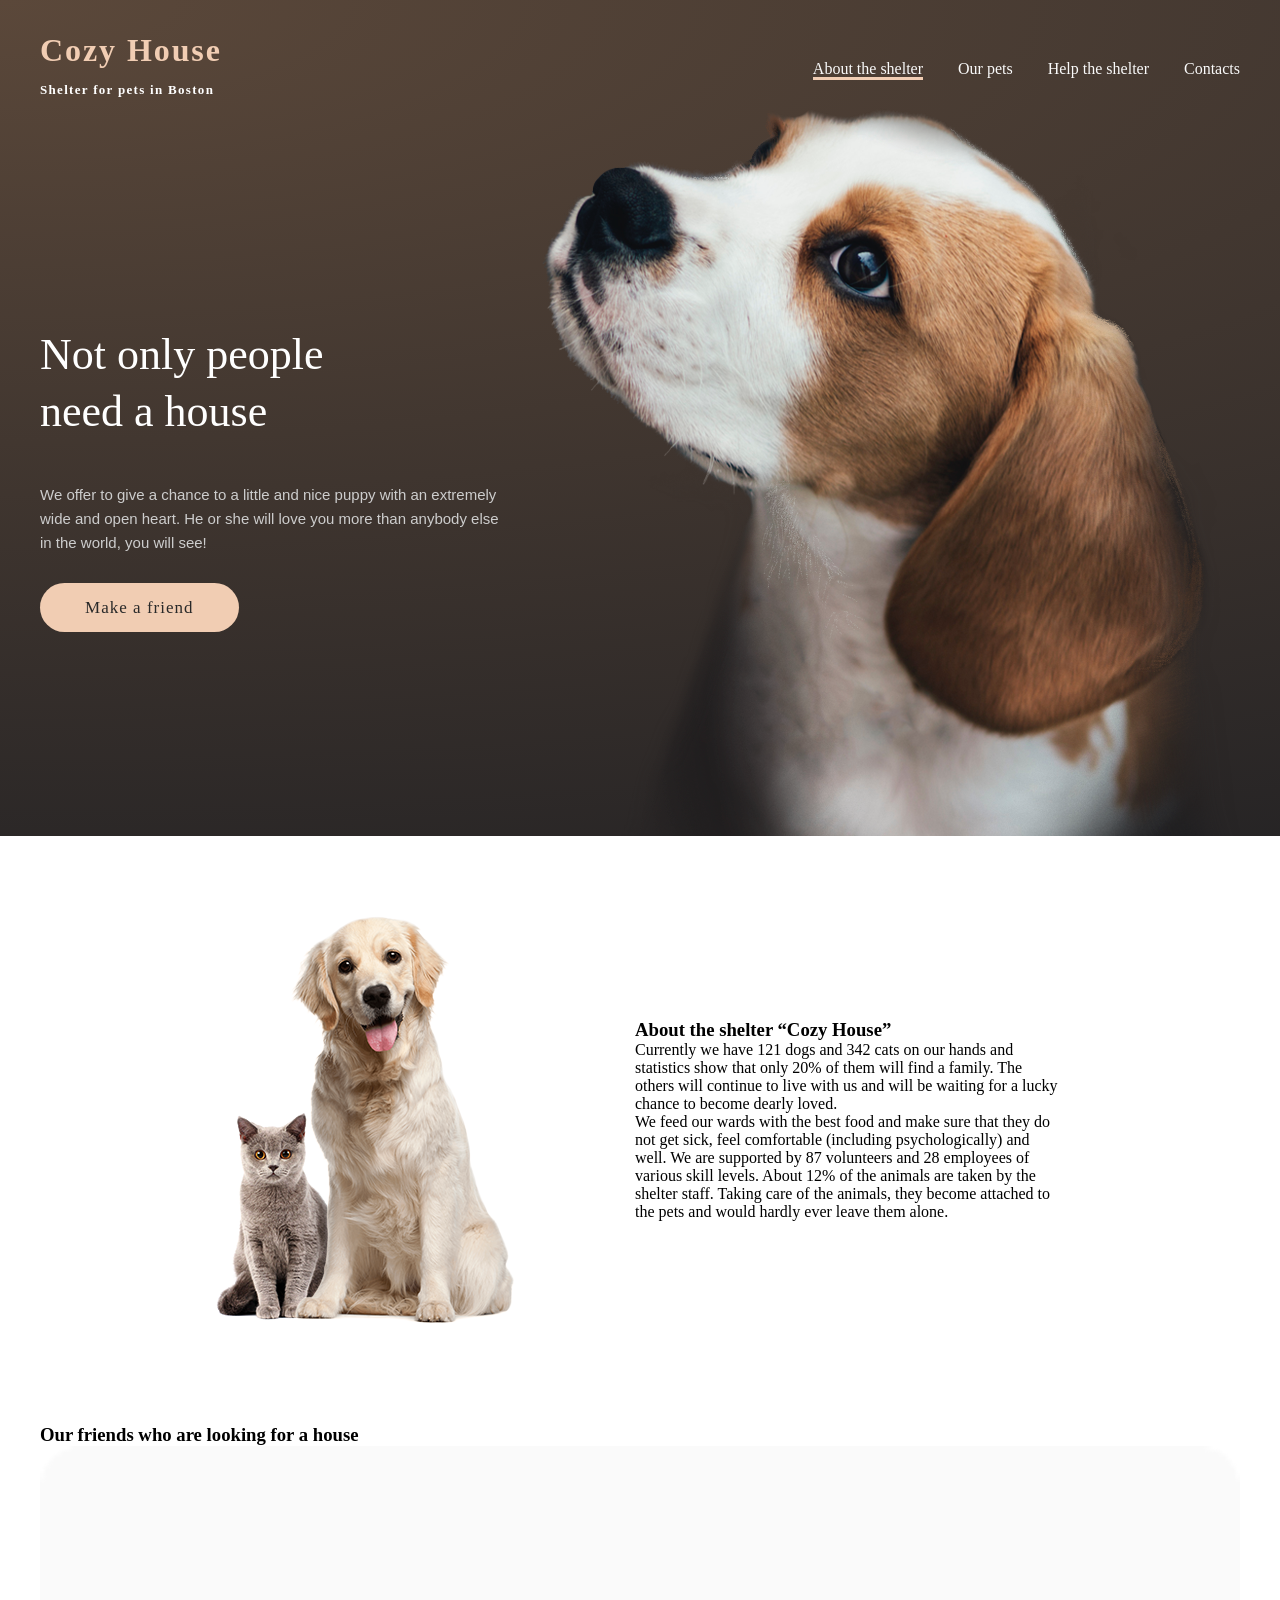
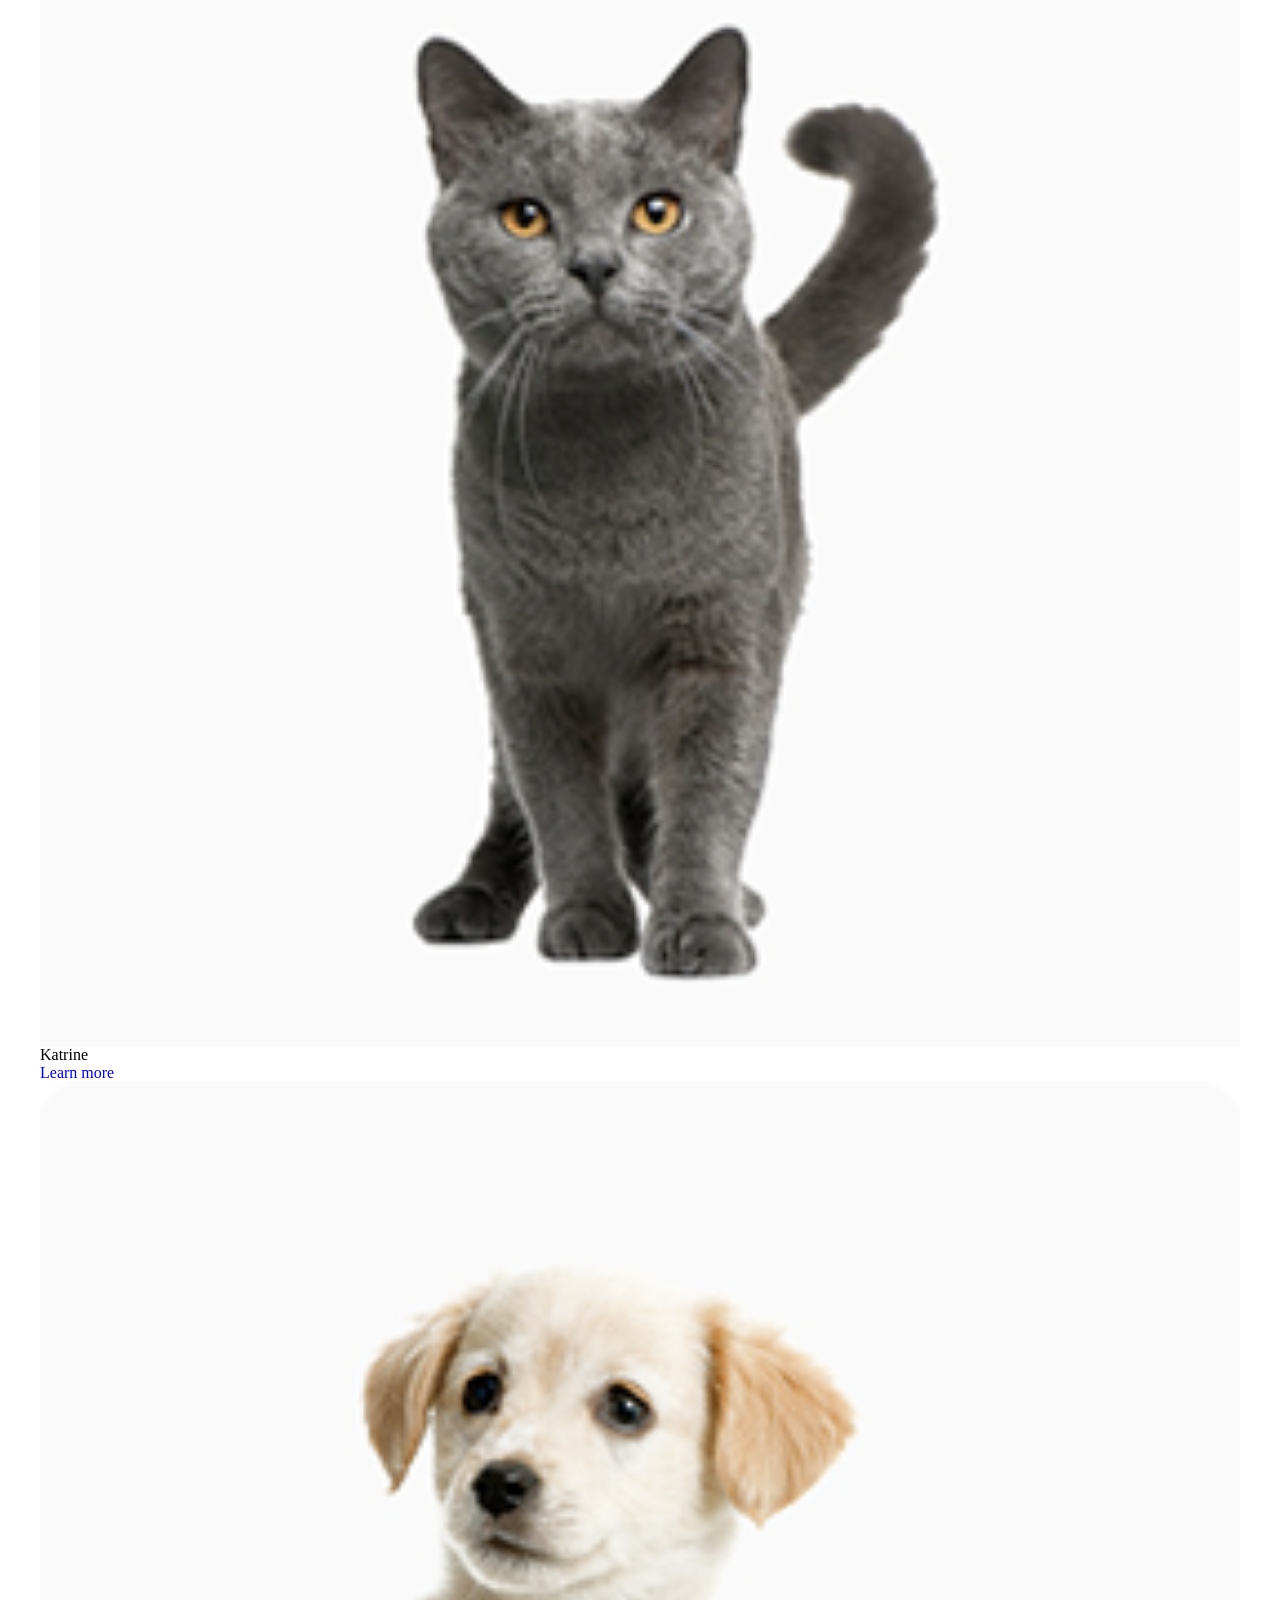
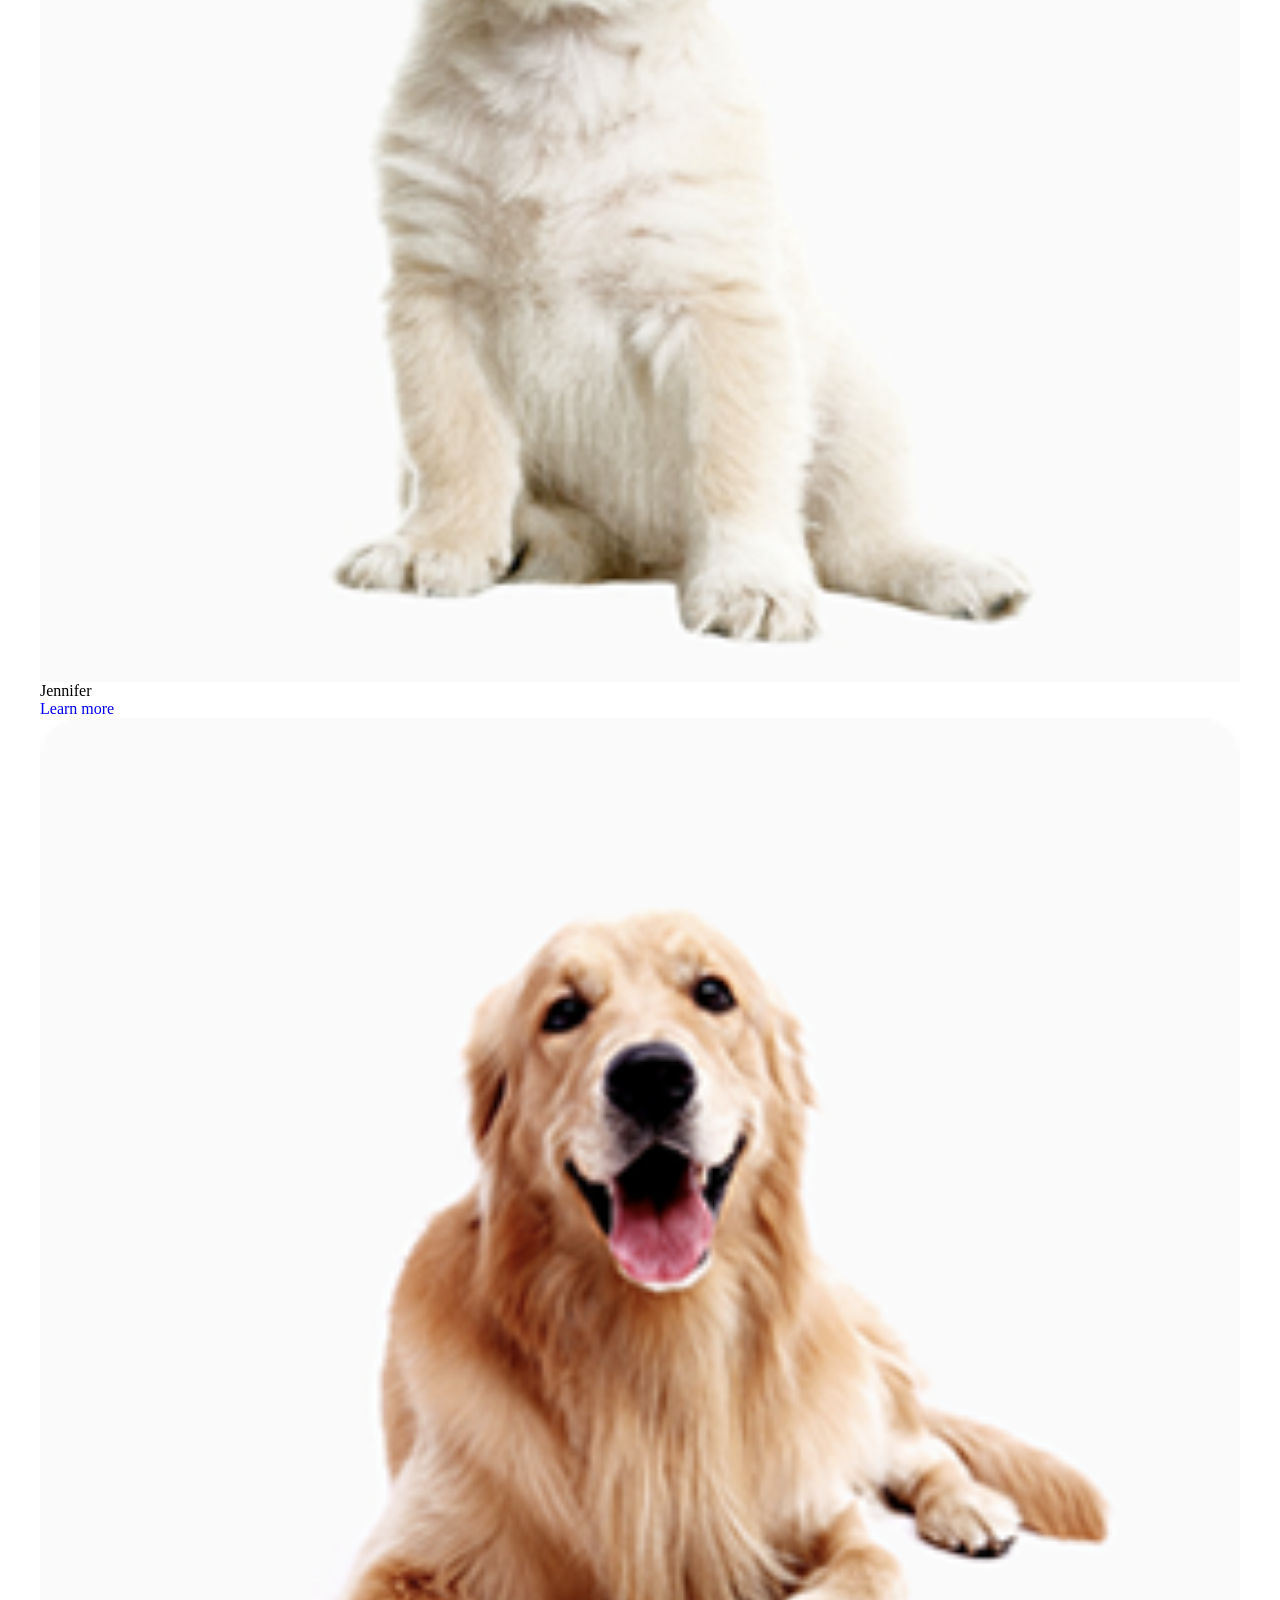
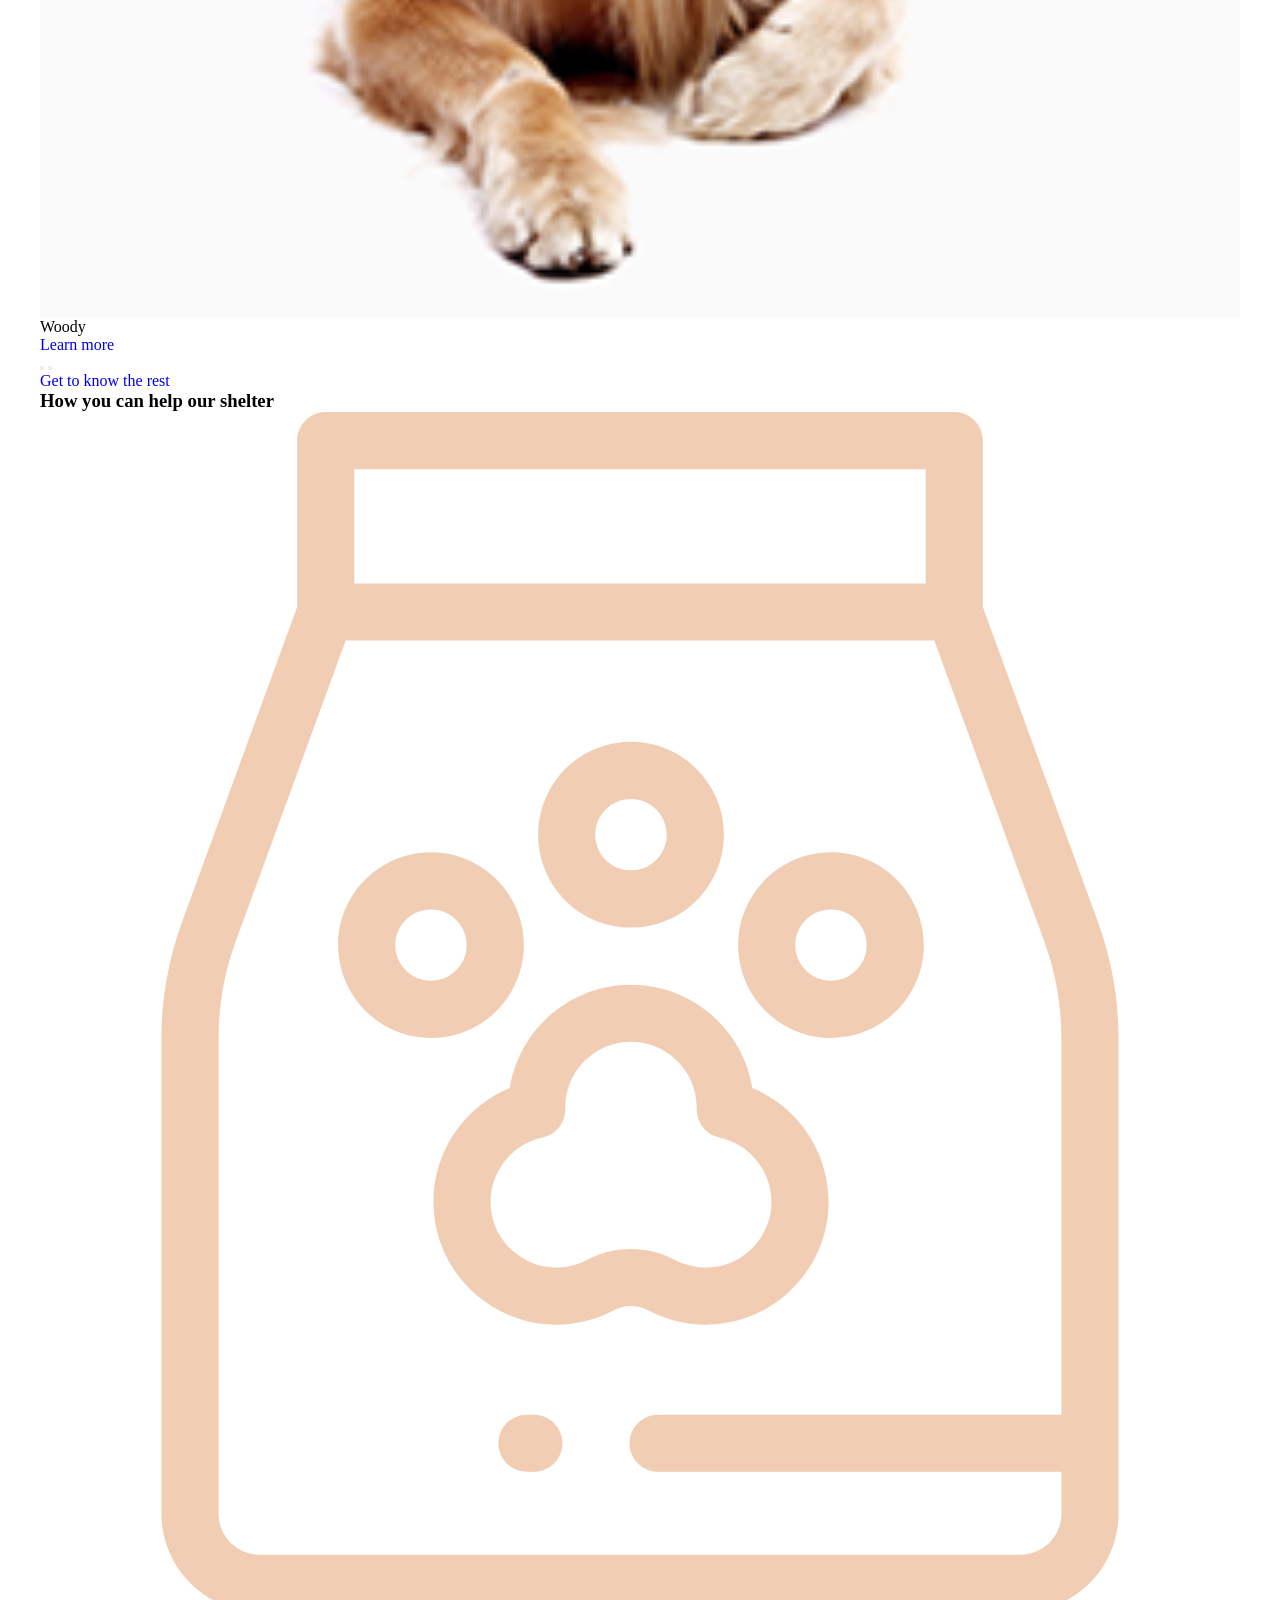
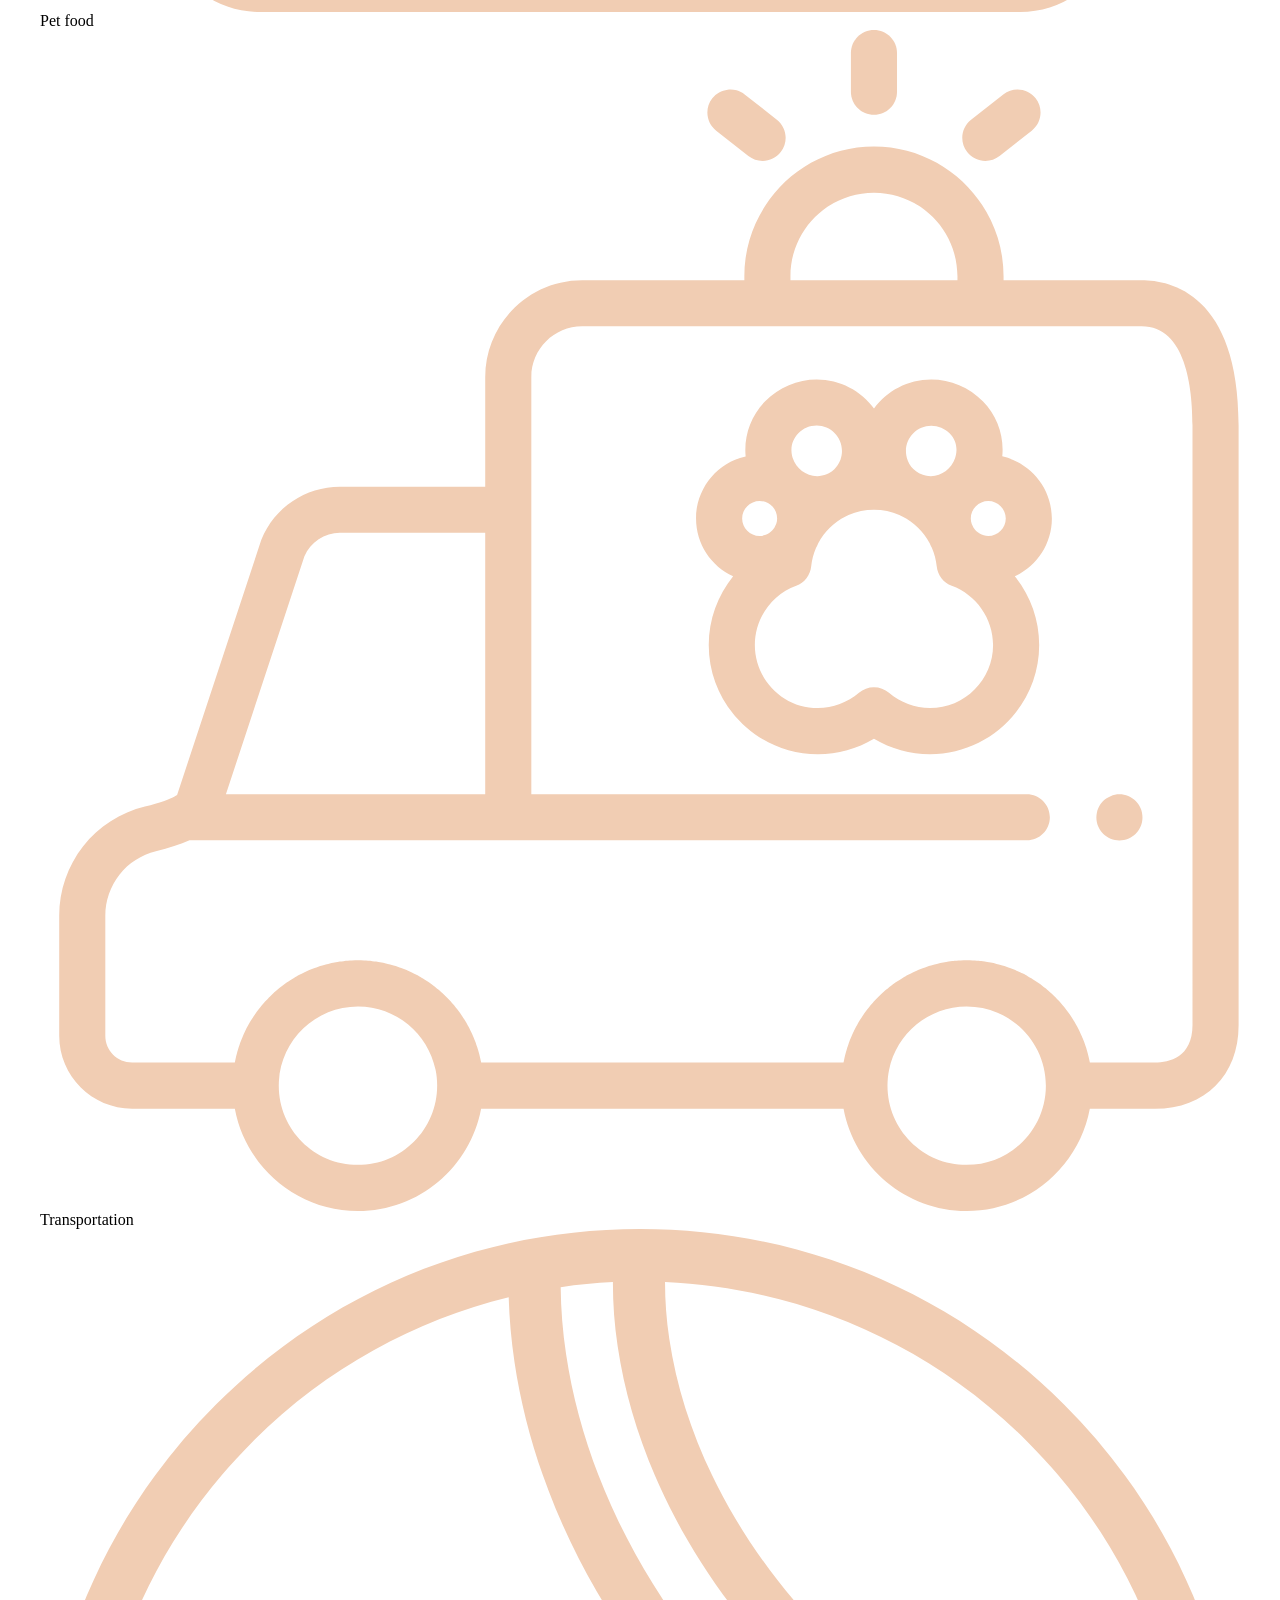
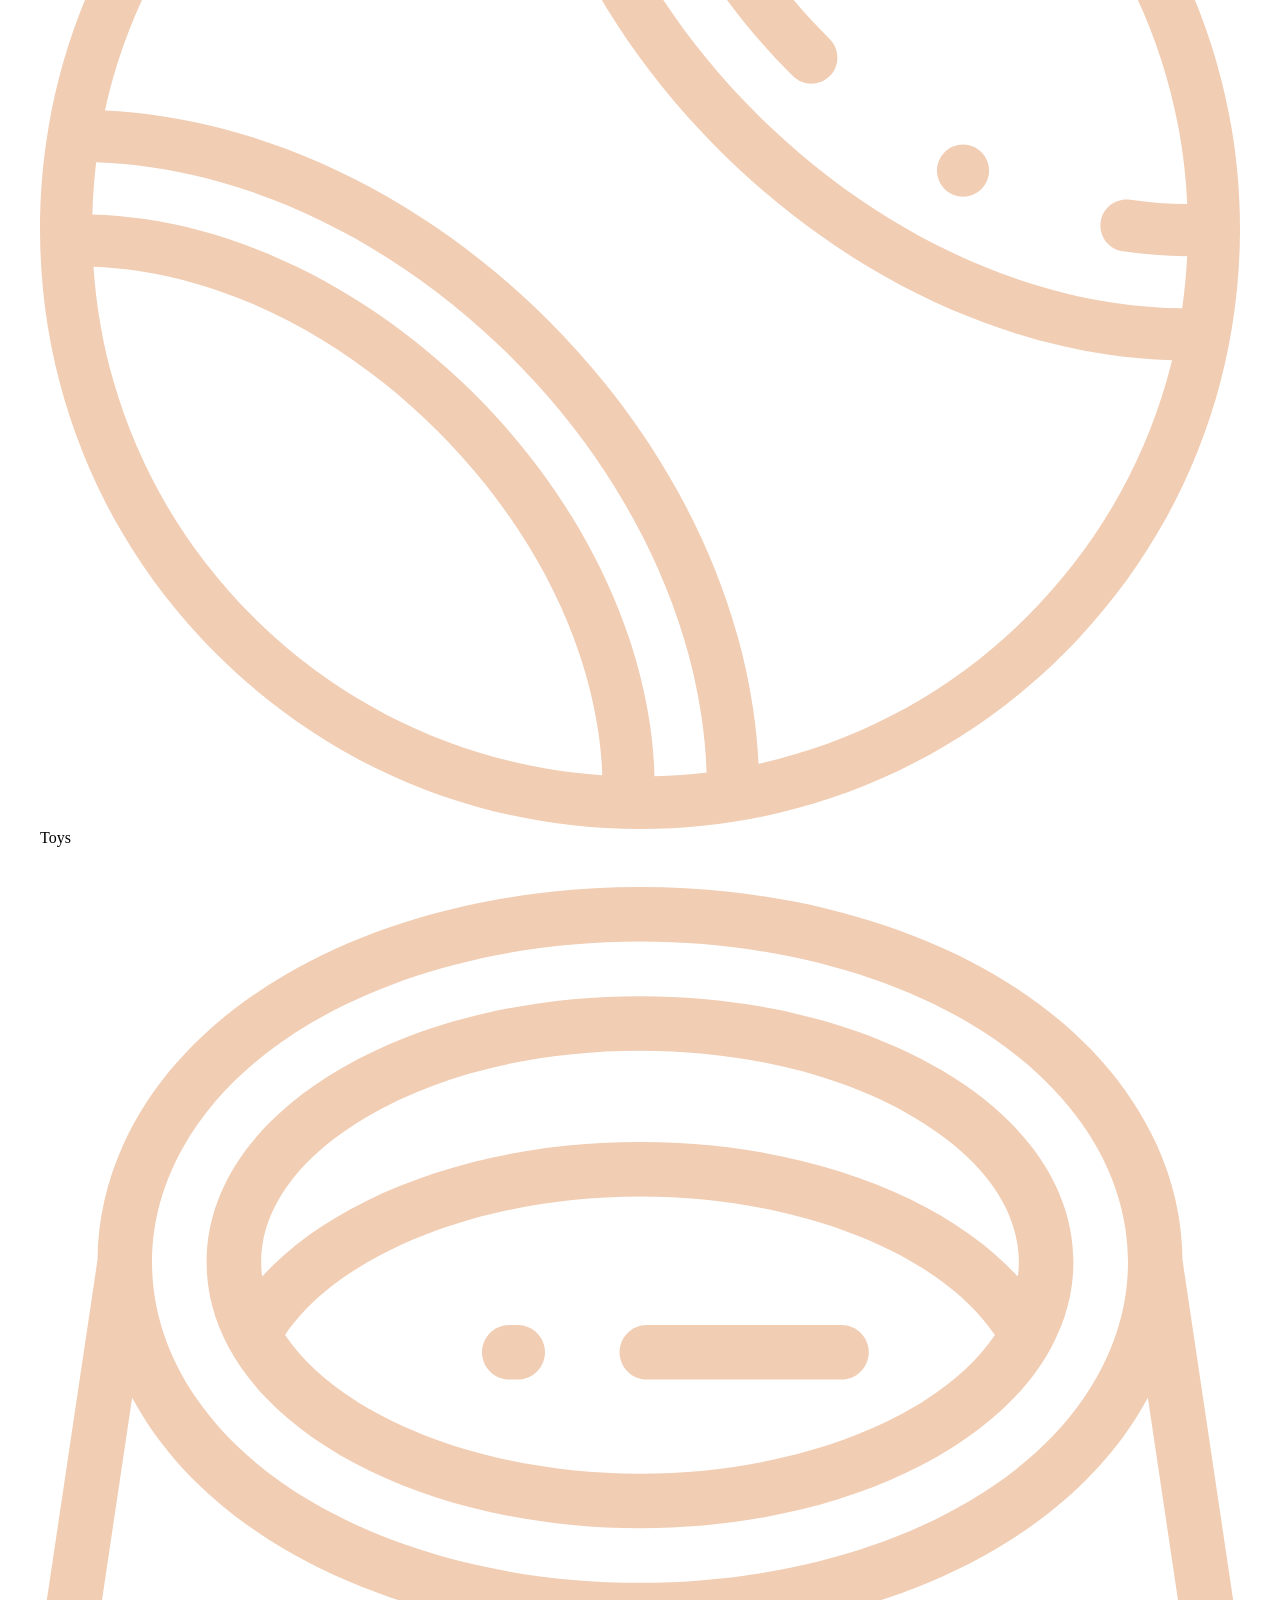
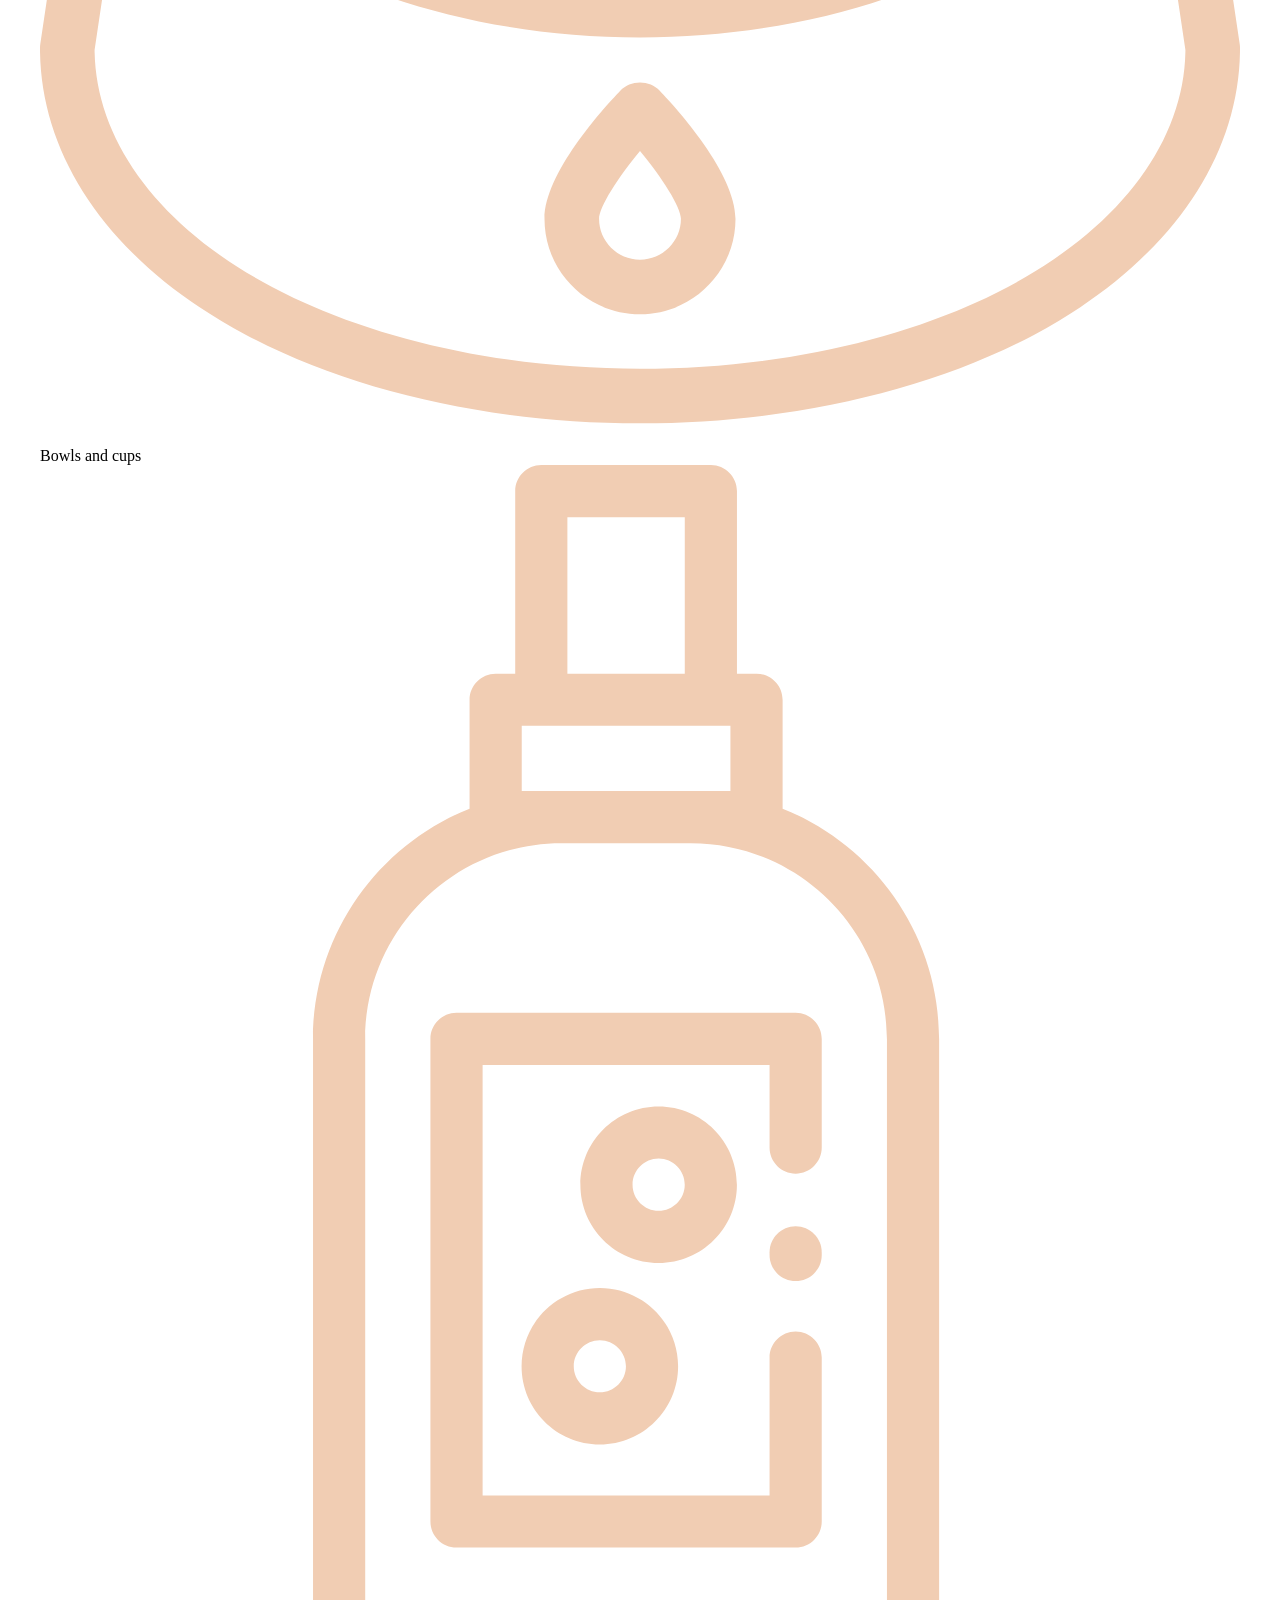
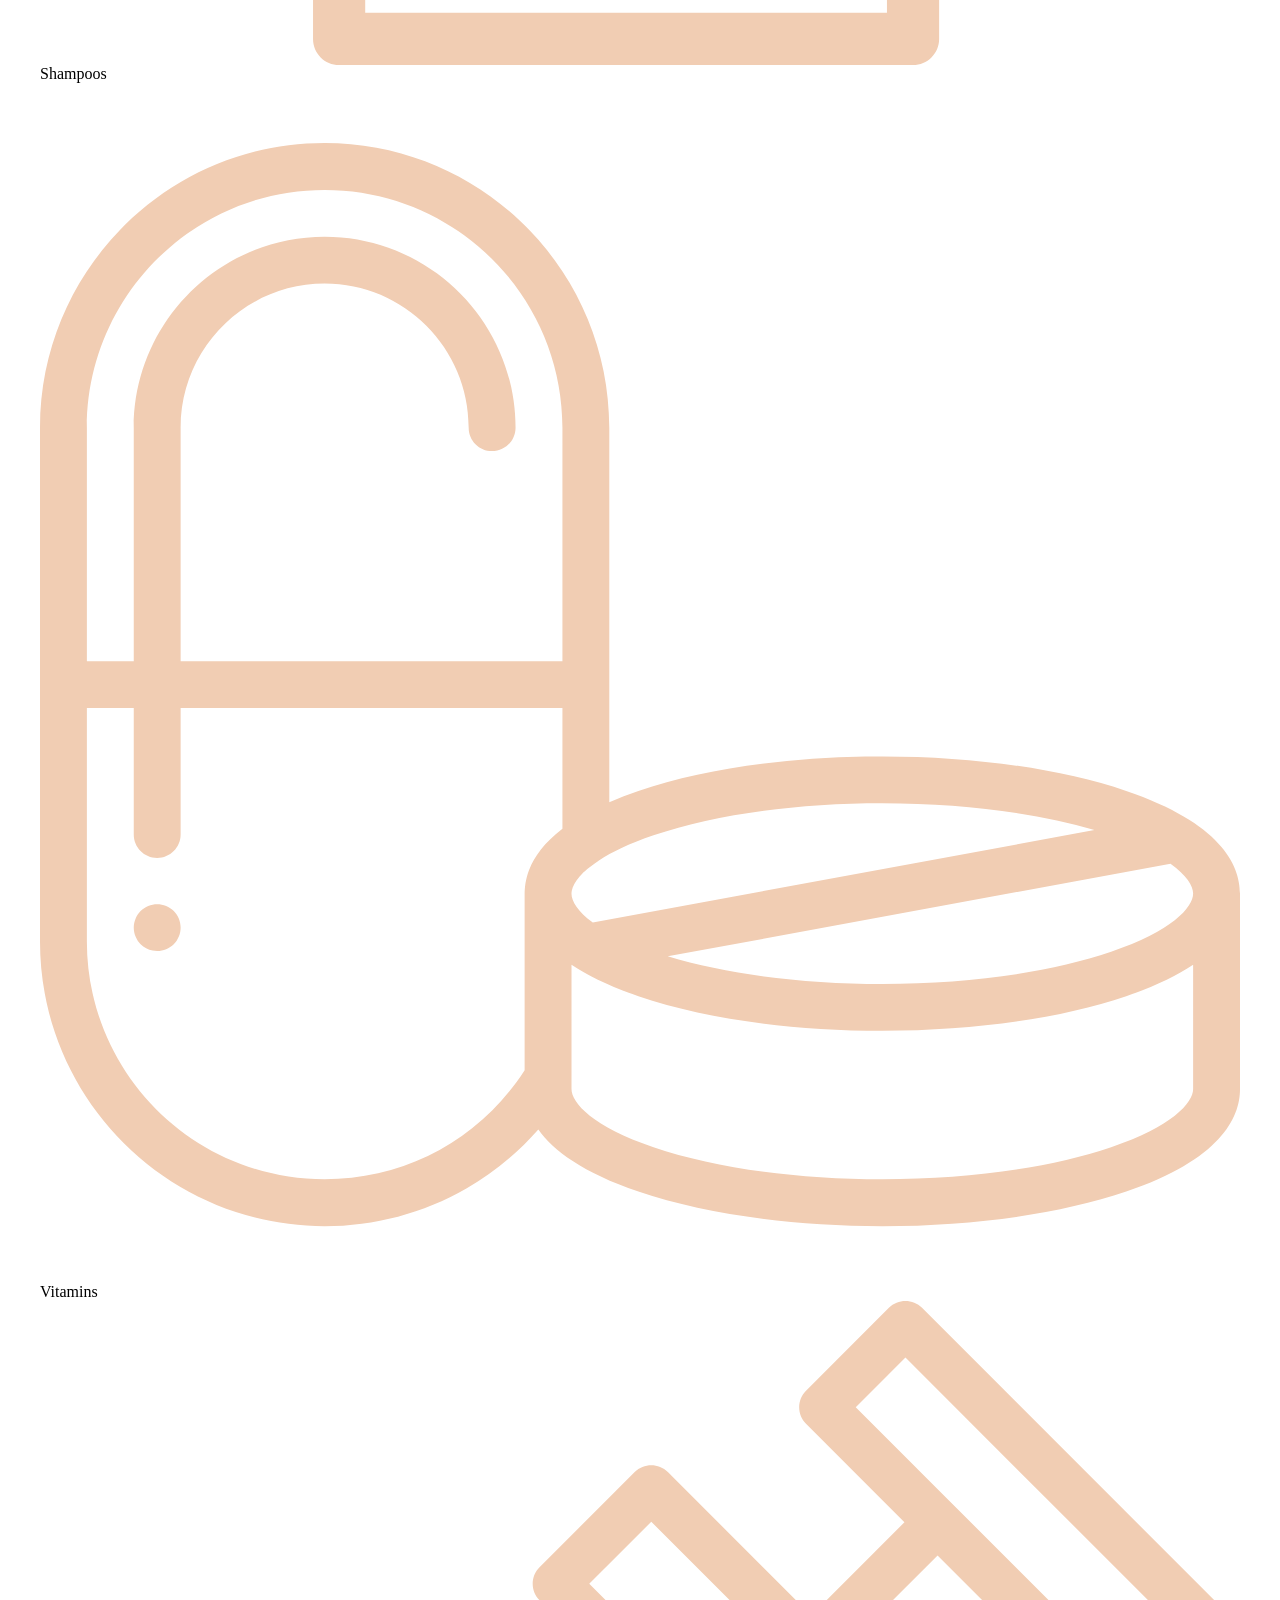
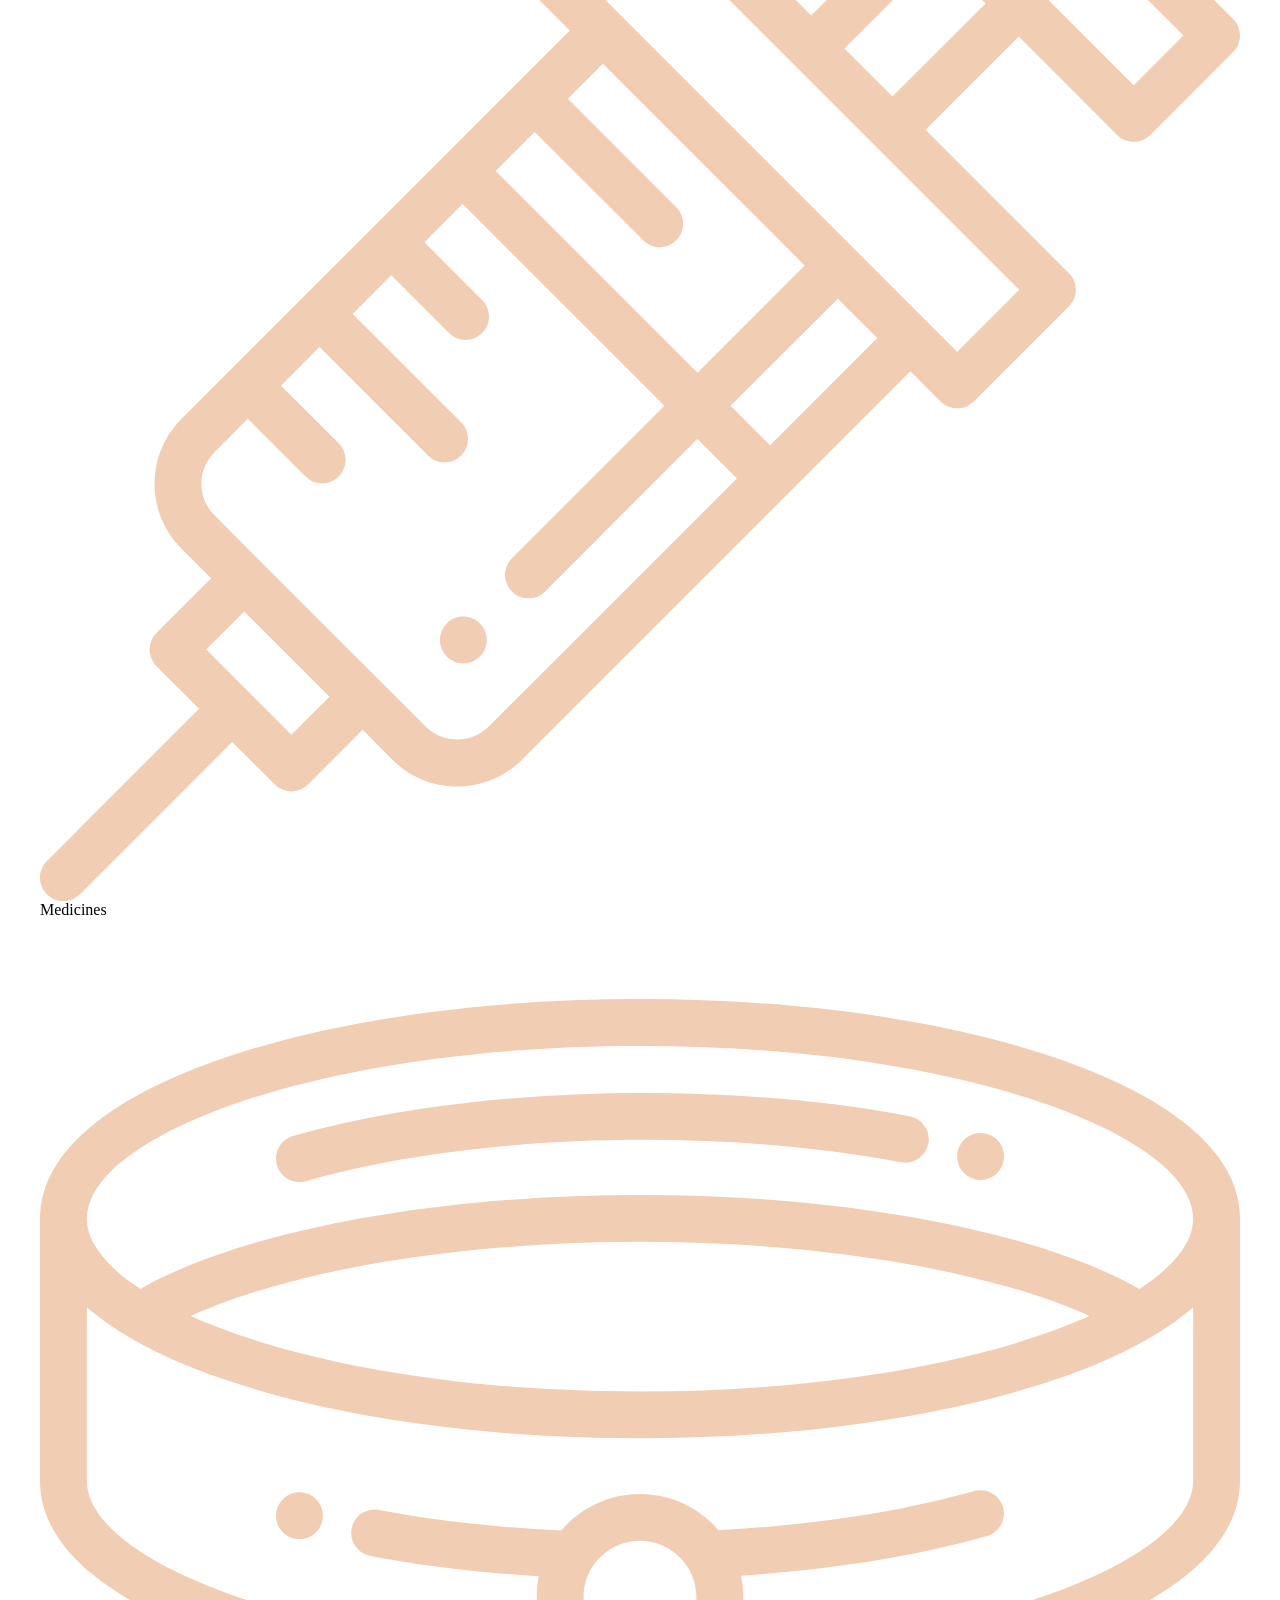
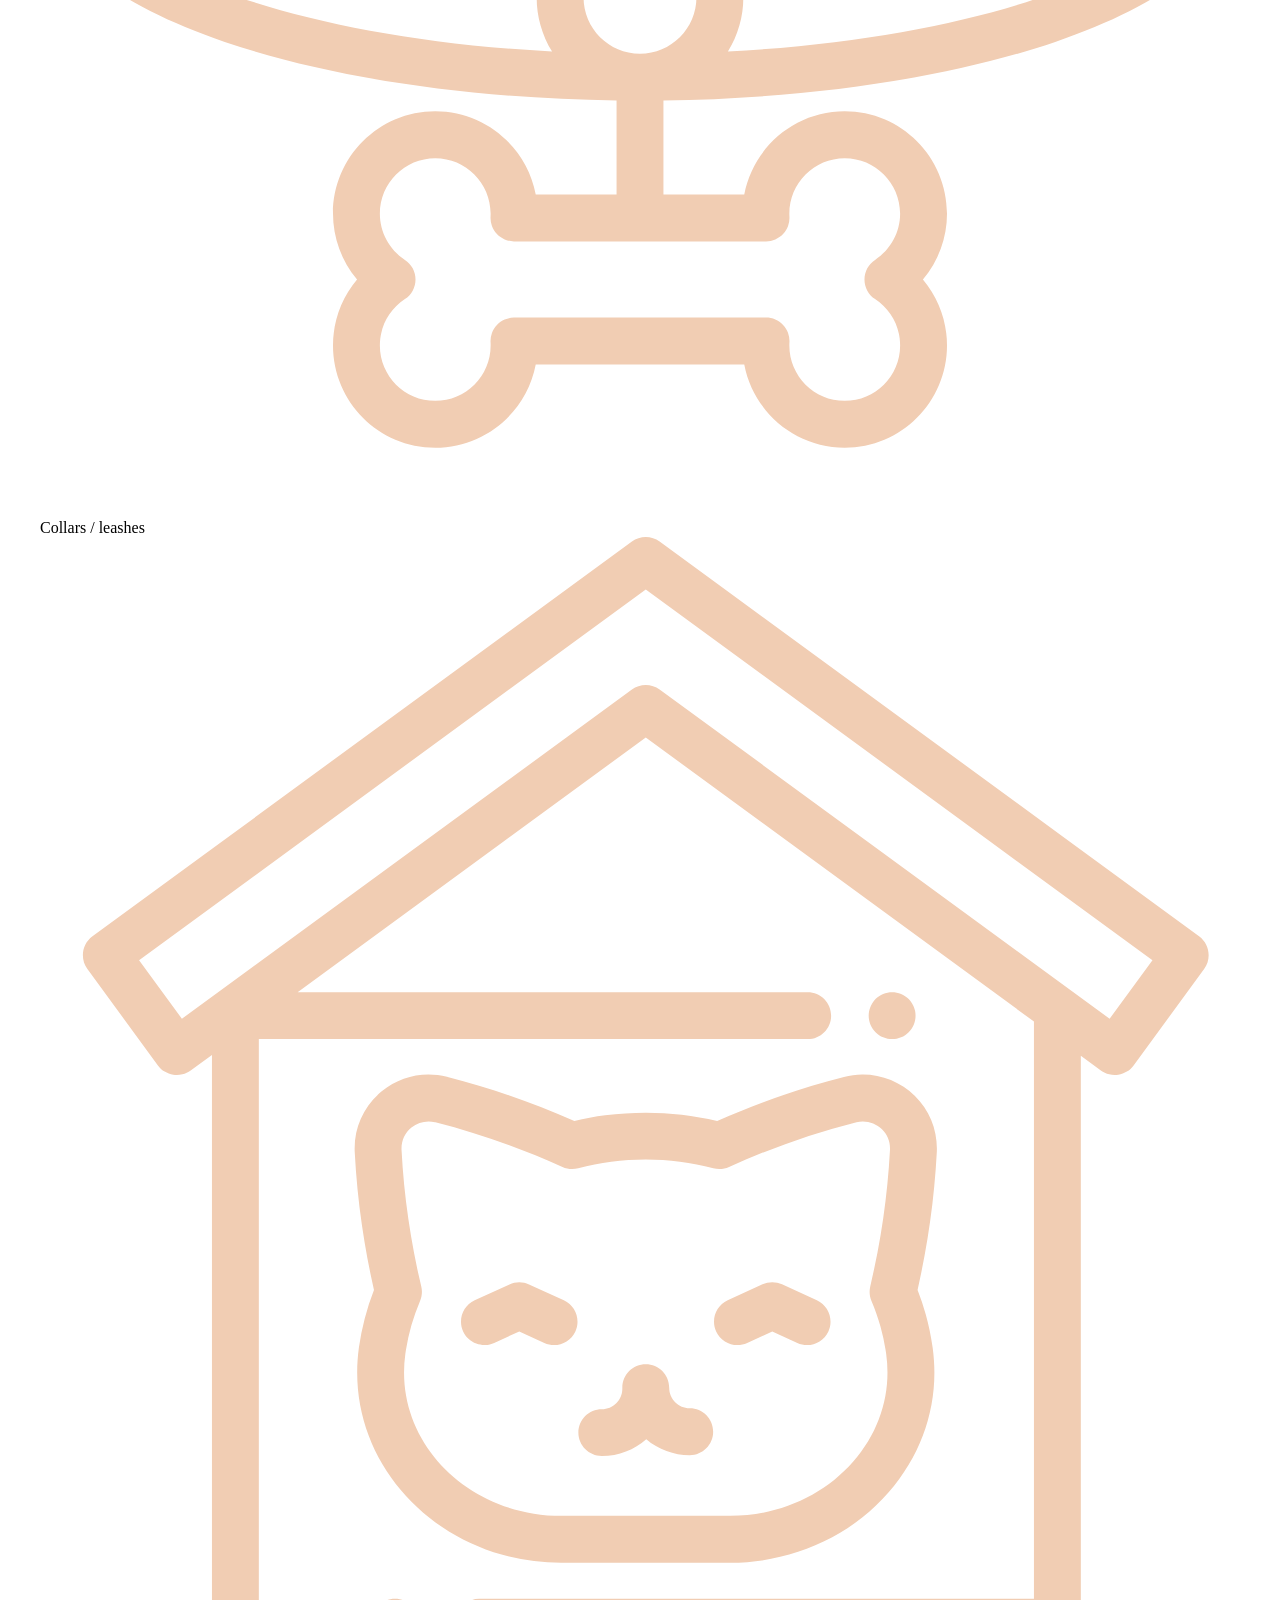
==== index.html @ 572c4f7a "fix: transfer files to root" ====
<!DOCTYPE html>
<html lang="en">

<head>
  <meta charset="UTF-8">
  <meta name="viewport" content="width=device-width, initial-scale=1.0">
  <title>Shelter</title>
  <link rel="stylesheet" href="./assets/style.css">
</head>

<body>
  <div class="start">
    <div class="container">
      <header class="header">
        <div class="header__logo">
          <h1>
            <span class="header__title">Cozy House</span>
            <span class="header__subtitle">Shelter for pets in Boston</span>
          </h1>
        </div>
        <div class="header__nav nav">
          <ul class="nav__list list-reset">
            <li class="nav__item active">
              <a href="#" class="nav__item-link">About the shelter</a>
            </li>
            <li class="nav__item">
              <a href="pets.html" class="nav__item-link">Our pets</a>
            </li>
            <li class="nav__item">
              <a href="#help" class="nav__item-link">Help the shelter</a>
            </li>
            <li class="nav__item">
              <a href="#contacts" class="nav__item-link">Contacts</a>
            </li>
          </ul>
        </div>
      </header>
      <div class="start__intro">
        <div class="start__text">
          <h2 class="start__title">Not only people need a house</h2>
          <p class="start__descr">We offer to give a chance to a little and nice puppy with an extremely wide and open
            heart. He or she will love you more than anybody else in the world, you will see!</p>
          <a href="#ourfriends" class="start__link">Make a friend</a>
        </div>
        <div class="start__image">
          <img src="./assets/img/start-screen-puppy.png" width="698" height="728" alt="Puppy.">
        </div>
      </div>
    </div>
  </div>

  <main class="main">
    <section class="about">
      <div class="container">
        <div class="about__image">
          <img src="./assets/img/about-pets.png" width="300" height="408" alt="Cat and dog.">
        </div>
        <div class="about__text">
          <h3 class="about__title title">About the shelter “Cozy House”</h3>
          <p class="about__descr">Currently we have 121 dogs and 342 cats on our hands and statistics show that only 20%
            of them will find a family. The others will continue to live with us and will be waiting for a lucky chance
            to become dearly loved.</p>
          <p class="about__descr">We feed our wards with the best food and make sure that they do not get sick, feel
            comfortable (including psychologically) and well. We are supported by 87 volunteers and 28 employees of
            various skill levels. About 12% of the animals are taken by the shelter staff. Taking care of the animals,
            they become attached to the pets and would hardly ever leave them alone.</p>
        </div>
      </div>
    </section>
    <section class="pets">
      <div class="container">
        <h3 class="pets__title title">Our friends who are looking for a house</h3>
        <div class="pets__slider slider">
          <ul class="slider__list list-reset">
            <li class="slider__item slide">
              <div class="slide__content">
                <div class="slide__image">
                  <img src="./assets/img/pets-katrine.png" width="270" height="270" alt="Photo of a cat.">
                </div>
                <p class="slider__name">Katrine</p>
                <a href="#">Learn more</a>
              </div>
            </li>
            <li class="slider__item slide">
              <div class="slide__content">
                <div class="slide__image">
                  <img src="./assets/img/pets-jennifer.png" width="270" height="270" alt="Photo of a puppy.">
                </div>
                <p class="slider__name">Jennifer</p>
                <a href="#">Learn more</a>
              </div>
            </li>
            <li class="slider__item slide">
              <div class="slide__content">
                <div class="slide__image">
                  <img src="./assets/img/pets-woody.png" width="270" height="270" alt="Photo of a dog.">
                </div>
                <p class="slider__name">Woody</p>
                <a href="#">Learn more</a>
              </div>
            </li>
          </ul>
          <div class="slider__buttons">
            <button type="button" class="slider__btn slider__btn--prev"></button>
            <button type="button" class="slider__btn slider__btn--next"></button>
          </div>
        </div>
        <a class="pets__link" href="pets.html">Get to know the rest</a>
      </div>
    </section>
    <section class="help" id="help">
      <div class="container">
        <h3 class="help__title title">How you can help our shelter</h3>
        <ul class="help__list list-reset">
          <li class="help__item">
            <div class="help__image">
              <img src="./assets/img/svg/icon-pet-food.svg" width="60" height="60" alt="">
            </div>
            <p class="help__text">Pet food</p>
          </li>
          <li class="help__item">
            <div class="help__image">
              <img src="./assets/img/svg/icon-transportation.svg" width="60" height="60" alt="">
            </div>
            <p class="help__text">Transportation</p>
          </li>
          <li class="help__item">
            <div class="help__image">
              <img src="./assets/img/svg/icon-toys.svg" width="60" height="60" alt="">
            </div>
            <p class="help__text">Toys</p>
          </li>
          <li class="help__item">
            <div class="help__image">
              <img src="./assets/img/svg/icon-bowls-and-cups.svg" width="60" height="60" alt="">
            </div>
            <p class="help__text">Bowls and cups</p>
          </li>
          <li class="help__item">
            <div class="help__image">
              <img src="./assets/img/svg/icon-shampoos.svg" width="60" height="60" alt="">
            </div>
            <p class="help__text">Shampoos</p>
          </li>
          <li class="help__item">
            <div class="help__image">
              <img src="./assets/img/svg/icon-vitamins.svg" width="60" height="60" alt="">
            </div>
            <p class="help__text">Vitamins</p>
          </li>
          <li class="help__item">
            <div class="help__image">
              <img src="./assets/img/svg/icon-medicines.svg" width="60" height="60" alt="">
            </div>
            <p class="help__text">Medicines</p>
          </li>
          <li class="help__item">
            <div class="help__image">
              <img src="./assets/img/svg/icon-collars-leashes.svg" width="60" height="60" alt="">
            </div>
            <p class="help__text">Collars / leashes</p>
          </li>
          <li class="help__item">
            <div class="help__image">
              <img src="./assets/img/svg/icon-sleeping-area.svg" width="60" height="60" alt="">
            </div>
            <p class="help__text">Sleeping areas</p>
          </li>
        </ul>
      </div>
    </section>
    <section class="donation">
      <div class="container">
        <div class="donation__image">
          <img src="./assets/img/donation-dog.png" width="505" height="261" alt="Photo of a puppy.">
        </div>
        <div class="donation__content">
          <h3 class="donation__title title">You can also make a donation</h3>
          <p class="donation__subtitle">Name of the bank / Type of bank account</p>
          <p class="donation__card">8380 2880 8028 8791 7435</p>
          <p class="donation__text">Legal information and lorem ipsum dolor sit amet, consectetur adipiscing elit.
            Maecenas a ipsum at libero sagittis dignissim sed ac diam. Praesent ultrices maximus tortor et vulputate.
            Interdum et malesuada fames ac ante ipsum primis in faucibus.</p>
        </div>
      </div>
    </section>
  </main>
  <footer class="footer" id="contacts">
    <div class="container">
      <div class="footer__contacts">
        <h3 class="footer__title title">For questions and suggestions</h3>
        <a class="footer__link" href="mailto:email@shelter.com">email@shelter.com</a>
        <a class="footer__link" href="tel:+136745677554">+13 674 567 75 54</a>
      </div>
      <div class="footer__contacts">
        <h3 class="footer__title title">We are waiting for your visit</h3>
        <a class="footer__link" href="#">1 Central Street, Boston (entrance from the store)</a>
        <a class="footer__link" href="#">18 South Park, London </a>
      </div>
    </div>
  </footer>

</body>

</html>
---- assets/style.css ----
:root {
  --color-primary: #f1cdb3;
  --color-primary-light: #fddcc4;
  --color-light-xl: #ffffff;
  --color-light-l: #f6f6f6;
  --color-light-s: #fafafa;
  --color-dark-s: #cdcdcd;
  --color-dark-m: #b2b2b2;
  --color-dark-l: #545454;
  --color-dark-xl: #4c4c4c;
  --color-dark-2xl: #444444;
  --color-dark-3xl: #292929;
  --gradient: radial-gradient(237.5% 111.8% at 0% 0%, rgb(91, 72, 58) 0%, rgb(38, 36, 37) 100%);

  --font-family: Georgia, 'Times New Roman', Times, serif;
  --second-family: Arial, sans-serif;
  --h2: 44px/1.3 var(--font-family);
  --pagargaph-l: 15px/1.6 var(--second-family);

}

* {
  margin: 0;
  padding: 0;
  box-sizing: border-box;
}

a {
  text-decoration: none;
}

html {
  font-family: var(--font-family);
  scroll-behavior: smooth;
}

img {
  display: block;
  width: 100%;
  height: auto;
}

.container {
  max-width: 1280px;
  padding: 0 40px;
  margin: 0 auto;
}

.list-reset {
  margin: 0;
  padding: 0;
  list-style: none;
}

.start {
  background: var(--gradient), url("../assets/img/noise_transparent.png");
  padding: 30px 0 0;
}

.header {
  display: flex;
  align-items: center;
  justify-content: space-between;
}

.header__logo h1 {
  display: flex;
  flex-direction: column;
}

.header__title {
  color: var(--color-primary);
  font-size: 32px;
  line-height: 1.3;
  letter-spacing: 0.06em;
  margin-bottom: 10px;
}

.header__subtitle {
  color: var(--color-light-xl);
  font-size: 13px;
  line-height: 1.3;
  letter-spacing: 0.1em;
  margin-bottom: 10px;
}

.nav__list {
  display: flex;
}

.nav__item:not(:last-child) {
  margin-right: 35px;
}

.nav__item.active .nav__item-link {
  border-bottom: 3px solid var(--color-primary);
}

.nav__item:not(.active) .nav__item-link:hover {
  border-bottom: 3px solid var(--color-primary);
}

.nav__item-link {
  color: var(--color-light-s);
}

.start__intro {
  display: flex;
  align-items: center;
  justify-content: space-between;
  align-self: flex-end;
}

.start__text {
  max-width: 460px;
}

.start__title {
  font: var(--h2);
  color: var(--color-light-xl);
  max-width: 310px;
  margin-bottom: 42px;
} 

.start__descr {
  font: var(--pagargaph-l);
  color: var(--color-dark-s);
  margin-bottom: 42px;
}

.start__link {
  border-radius: 100px;
  padding: 15px 45px;
  width: 207px;
  height: 52px;
  background: var(--color-primary);
  font-family: var(--font-family);
  color: var(--color-dark-3xl);
  font-weight: 400;
  font-size: 17px;
  line-height: 130%;
  letter-spacing: 0.06em;
}

.start__image {
  width: 698px;
  height: 728px;
  object-fit: contain;
}


.about {
  padding: 80px 0 100px;
}

.about .container {
  display: flex;
  justify-content: center;
  align-items: center;
}

.about__image {
  margin-right: 120px;
}

.about__text {
  max-width: 430px;
}
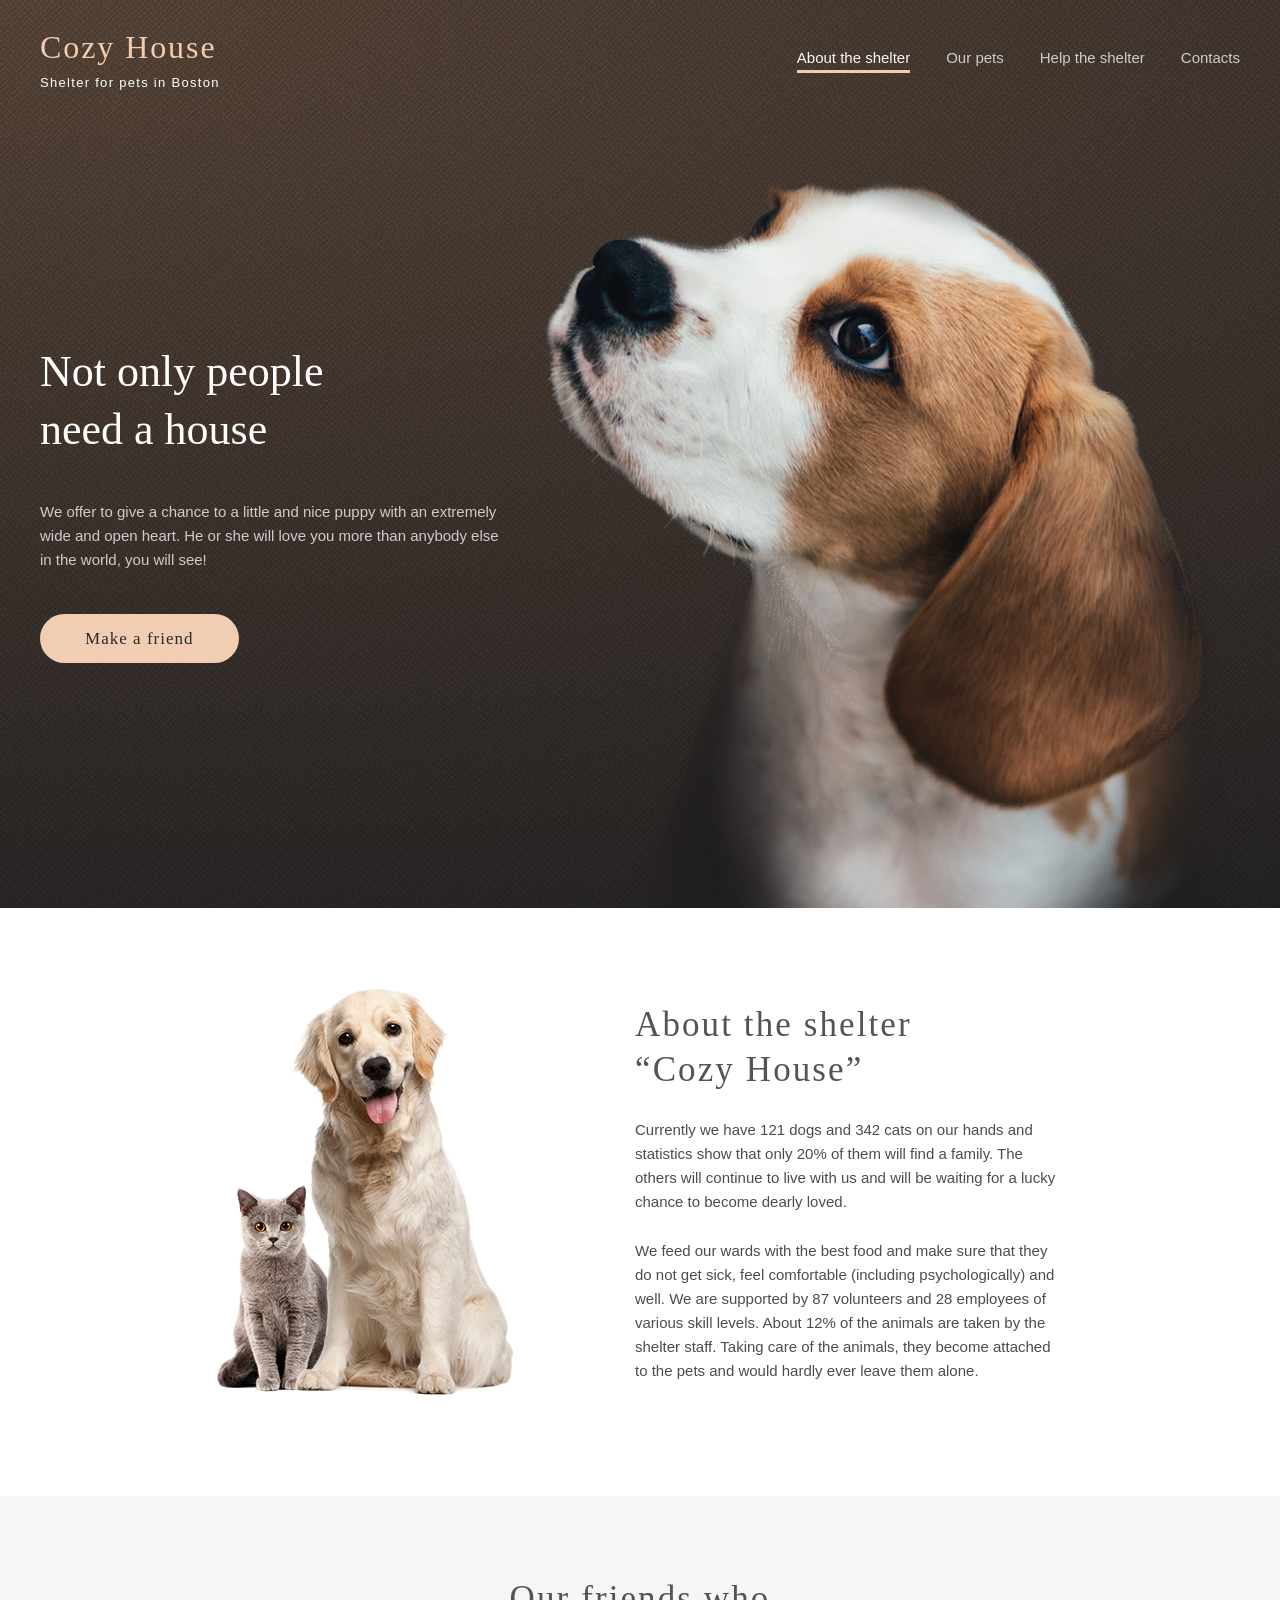
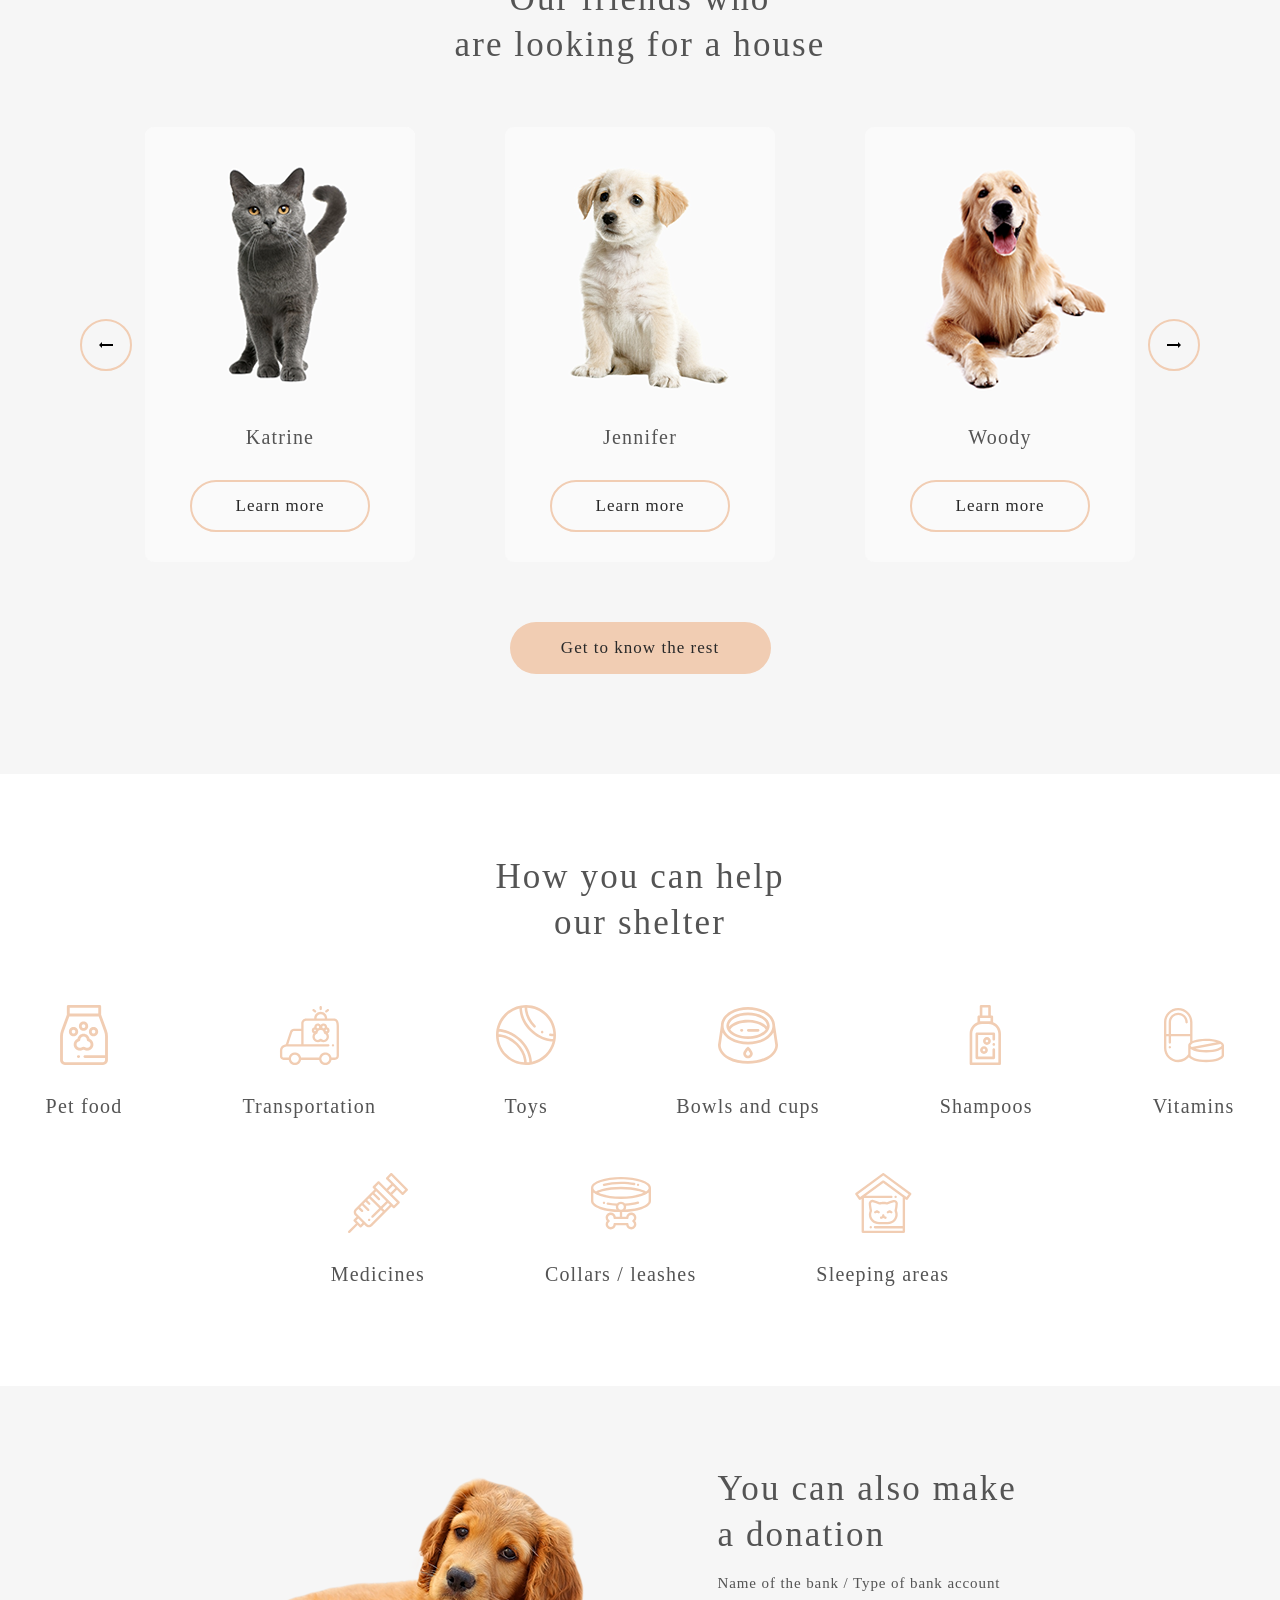
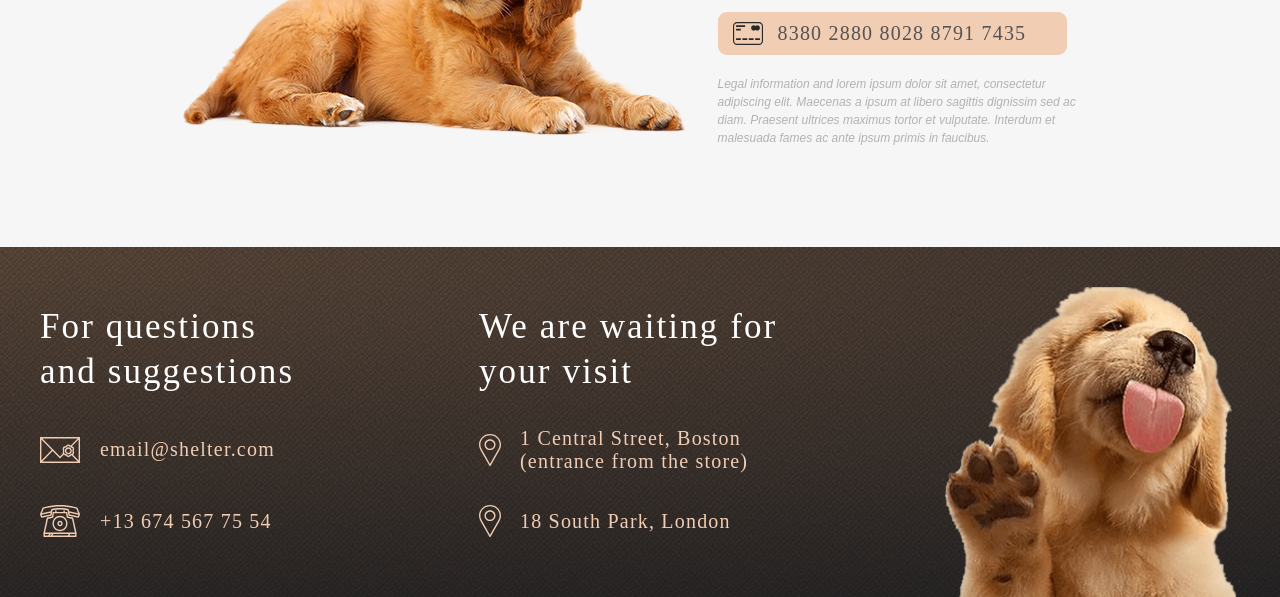
==== commit b6b44068: "feat: add styles for main page" ====
--- a/index.html
+++ b/index.html
@@ -20,8 +20,8 @@
         </div>
         <div class="header__nav nav">
           <ul class="nav__list list-reset">
-            <li class="nav__item active">
-              <a href="#" class="nav__item-link">About the shelter</a>
+            <li class="nav__item">
+              <a href="#" class="nav__item-link active">About the shelter</a>
             </li>
             <li class="nav__item">
               <a href="pets.html" class="nav__item-link">Our pets</a>
@@ -69,7 +69,7 @@
     </section>
     <section class="pets">
       <div class="container">
-        <h3 class="pets__title title">Our friends who are looking for a house</h3>
+        <h3 class="pets__title title">Our friends who are&nbsp;looking for a house</h3>
         <div class="pets__slider slider">
           <ul class="slider__list list-reset">
             <li class="slider__item slide">
@@ -77,8 +77,8 @@
                 <div class="slide__image">
                   <img src="./assets/img/pets-katrine.png" width="270" height="270" alt="Photo of a cat.">
                 </div>
-                <p class="slider__name">Katrine</p>
-                <a href="#">Learn more</a>
+                <p class="slide__name">Katrine</p>
+                <a class="slide__link" href="#">Learn more</a>
               </div>
             </li>
             <li class="slider__item slide">
@@ -86,8 +86,8 @@
                 <div class="slide__image">
                   <img src="./assets/img/pets-jennifer.png" width="270" height="270" alt="Photo of a puppy.">
                 </div>
-                <p class="slider__name">Jennifer</p>
-                <a href="#">Learn more</a>
+                <p class="slide__name">Jennifer</p>
+                <a class="slide__link" href="#">Learn more</a>
               </div>
             </li>
             <li class="slider__item slide">
@@ -95,14 +95,22 @@
                 <div class="slide__image">
                   <img src="./assets/img/pets-woody.png" width="270" height="270" alt="Photo of a dog.">
                 </div>
-                <p class="slider__name">Woody</p>
-                <a href="#">Learn more</a>
+                <p class="slide__name">Woody</p>
+                <a class="slide__link" href="#">Learn more</a>
               </div>
             </li>
           </ul>
           <div class="slider__buttons">
-            <button type="button" class="slider__btn slider__btn--prev"></button>
-            <button type="button" class="slider__btn slider__btn--next"></button>
+            <button type="button" class="slider__btn slider__btn--prev">
+              <svg width="14" height="6" viewBox="0 0 14 6" fill="none" xmlns="http://www.w3.org/2000/svg">
+                <path d="M14 2V4H3V6L0 3L3 0V2H14Z" fill="currentColor" />
+              </svg>
+            </button>
+            <button type="button" class="slider__btn slider__btn--next">
+              <svg width="14" height="6" viewBox="0 0 14 6" fill="none" xmlns="http://www.w3.org/2000/svg">
+                <path d="M14 2V4H3V6L0 3L3 0V2H14Z" fill="currentColor" />
+              </svg>
+            </button>
           </div>
         </div>
         <a class="pets__link" href="pets.html">Get to know the rest</a>
@@ -110,7 +118,7 @@
     </section>
     <section class="help" id="help">
       <div class="container">
-        <h3 class="help__title title">How you can help our shelter</h3>
+        <h3 class="help__title title">How you can&nbsp;help our shelter</h3>
         <ul class="help__list list-reset">
           <li class="help__item">
             <div class="help__image">
@@ -187,15 +195,19 @@
   </main>
   <footer class="footer" id="contacts">
     <div class="container">
-      <div class="footer__contacts">
+      <div class="footer__contacts footer__contacts--links">
         <h3 class="footer__title title">For questions and suggestions</h3>
-        <a class="footer__link" href="mailto:email@shelter.com">email@shelter.com</a>
-        <a class="footer__link" href="tel:+136745677554">+13 674 567 75 54</a>
-      </div>
-      <div class="footer__contacts">
+        <a class="footer__link footer__link--email" href="mailto:email@shelter.com">email@shelter.com</a>
+        <a class="footer__link footer__link--tel" href="tel:+136745677554">+13 674 567 75 54</a>
+      </div>
+      <div class="footer__contacts footer__contacts--address">
         <h3 class="footer__title title">We are waiting for your visit</h3>
-        <a class="footer__link" href="#">1 Central Street, Boston (entrance from the store)</a>
-        <a class="footer__link" href="#">18 South Park, London </a>
+        <a class="footer__link footer__link--address-1">1 Central Street, Boston (entrance from the
+          store)</a>
+        <a class="footer__link footer__link--address-2">18 South Park, London</a>
+      </div>
+      <div class="footer__image">
+        <img src="./assets/img/footer-puppy.png" width="300" height="310" alt="Puppy.">
       </div>
     </div>
   </footer>
--- a/assets/style.css
+++ b/assets/style.css
@@ -10,6 +10,7 @@
   --color-dark-xl: #4c4c4c;
   --color-dark-2xl: #444444;
   --color-dark-3xl: #292929;
+  --start-screen-gradient-background: #211f20;
   --gradient: radial-gradient(237.5% 111.8% at 0% 0%, rgb(91, 72, 58) 0%, rgb(38, 36, 37) 100%);
 
   --font-family: Georgia, 'Times New Roman', Times, serif;
@@ -52,8 +53,17 @@
   list-style: none;
 }
 
+.title {
+  font-family: var(--font-family);
+  font-weight: 400;
+  font-size: 35px;
+  line-height: 130%;
+  letter-spacing: 0.06em;
+  color: var(--color-dark-l);
+}
+
 .start {
-  background: var(--gradient), url("../assets/img/noise_transparent.png");
+  background: url("../assets/img/noise_transparent@2x.png"), var(--gradient), var(--start-screen-gradient-background);
   padding: 30px 0 0;
 }
 
@@ -69,50 +79,67 @@
 }
 
 .header__title {
+  font-family: var(--font-family);
+  font-weight: 400;
+  font-size: 32px;
+  line-height: 110%;
+  letter-spacing: 0.06em;
   color: var(--color-primary);
-  font-size: 32px;
-  line-height: 1.3;
-  letter-spacing: 0.06em;
   margin-bottom: 10px;
 }
 
 .header__subtitle {
+  font-family: var(--second-family);
+  font-weight: 400;
+  font-size: 13px;
+  letter-spacing: 0.1em;
   color: var(--color-light-xl);
-  font-size: 13px;
-  line-height: 1.3;
-  letter-spacing: 0.1em;
-  margin-bottom: 10px;
+  text-align: center;
 }
 
 .nav__list {
   display: flex;
+  padding-bottom: 2px;
 }
 
 .nav__item:not(:last-child) {
-  margin-right: 35px;
-}
-
-.nav__item.active .nav__item-link {
+  margin-right: 36px;
+}
+
+.nav__item-link {
+  display: block;
+  font-family: var(--second-family);
+  font-weight: 400;
+  font-size: 15px;
+  line-height: 160%;
+  color: var(--color-dark-s);
+  transition: color 0.3s ease-in;
+}
+
+.nav__item-link:hover {
+  color: var(--color-light-s);
+}
+
+.nav__item-link.active,
+.nav__item-link:active {
+  font-family: var(--second-family);
+  font-weight: 400;
+  font-size: 15px;
+  line-height: 160%;
+  color: var(--color-light-s);
   border-bottom: 3px solid var(--color-primary);
 }
 
-.nav__item:not(.active) .nav__item-link:hover {
-  border-bottom: 3px solid var(--color-primary);
-}
-
-.nav__item-link {
-  color: var(--color-light-s);
-}
-
 .start__intro {
+  padding: 90px 0 0;
   display: flex;
   align-items: center;
   justify-content: space-between;
-  align-self: flex-end;
 }
 
 .start__text {
   max-width: 460px;
+  padding-bottom: 95px;
 }
 
 .start__title {
@@ -125,7 +152,7 @@
 .start__descr {
   font: var(--pagargaph-l);
   color: var(--color-dark-s);
-  margin-bottom: 42px;
+  margin-bottom: 56px;
 }
 
 .start__link {
@@ -133,13 +160,18 @@
   padding: 15px 45px;
   width: 207px;
   height: 52px;
-  background: var(--color-primary);
+  background-color: var(--color-primary);
   font-family: var(--font-family);
   color: var(--color-dark-3xl);
   font-weight: 400;
   font-size: 17px;
   line-height: 130%;
   letter-spacing: 0.06em;
+  transition: background-color 0.3s ease-in;
+}
+
+.start__link:hover {
+  background-color: var(--color-primary-light);
 }
 
 .start__image {
@@ -148,7 +180,6 @@
   object-fit: contain;
 }
 
-
 .about {
   padding: 80px 0 100px;
 }
@@ -163,6 +194,385 @@
   margin-right: 120px;
 }
 
+.about__title {
+  max-width: 370px;
+  margin-bottom: 25px;
+}
+
 .about__text {
   max-width: 430px;
+}
+
+.about__descr {
+  font-family: var(--second-family);
+  font-weight: 400;
+  font-size: 15px;
+  line-height: 160%;
+  color: var(--color-dark-xl);
+}
+
+.about__descr:not(:last-child) {
+  margin-bottom: 25px;
+}
+
+.pets {
+  background-color: var(--color-light-l);
+  padding: 80px 40px 100px;
+}
+
+.pets__title {
+  font-family: var(--font-family);
+  font-weight: 400;
+  font-size: 35px;
+  line-height: 130%;
+  letter-spacing: 0.06em;
+  text-align: center;
+  color: var(--color-dark-l);
+  max-width: 400px;
+  margin: 0 auto 60px;
+}
+
+.slider {
+  position: relative;
+}
+
+.slider__list {
+  display: flex;
+  justify-content: center;
+  gap: 90px;
+  margin-bottom: 60px;
+}
+
+.slider__item {
+  background-color: var(--color-light-s);
+  border-radius: 9px;
+  overflow: hidden;
+}
+
+.slide__content {
+  display: flex;
+  flex-direction: column;
+  align-items: center;
+}
+
+.slide__image {
+  width: 270px;
+  height: 270px;
+  overflow: hidden;
+  margin-bottom: 29px;
+}
+
+.slide__image img {
+  width: 100%;
+  height: 100%;
+  object-fit: cover;
+}
+
+.slide__name {
+  font-family: var(--font-family);
+  font-weight: 400;
+  font-size: 20px;
+  letter-spacing: 0.06em;
+  text-align: center;
+  color: var(--color-dark-l);
+  margin-bottom: 31px;
+}
+
+.slide__link {
+  display: flex;
+  justify-content: center;
+  align-items: center;
+  border: 2px solid var(--color-primary);
+  border-radius: 100px;
+  padding: 13px 43px;
+  font-family: var(--font-family);
+  font-weight: 400;
+  font-size: 17px;
+  line-height: 130%;
+  letter-spacing: 0.06em;
+  color: var(--color-dark-3xl);
+  margin-bottom: 30px;
+  transition: background-color 0.3s ease-in;
+}
+
+.slide__link:hover {
+  background-color: var(--color-primary-light);
+  border-color: var(--color-primary-light);
+}
+
+.slider__buttons {
+  position: absolute;
+  width: 100%;
+  height: 100%;
+  top: 0;
+  left: 0;
+  pointer-events: none;
+}
+
+.slider__btn {
+  position: absolute;
+  display: flex;
+  align-items: center;
+  justify-content: center;
+  width: 52px;
+  height: 52px;
+  background-color: transparent;
+  border-radius: 50%;
+  border: 2px solid var(--color-primary);
+  top: 50%;
+  cursor: pointer;
+  pointer-events: all;
+  transition: background-color 0.3s ease-in;
+}
+
+.slider__btn:hover {
+  background-color: var(--color-primary-light);
+  border-color: var(--color-primary-light);
+}
+
+.slider__btn.inactive {
+  border: 2px solid var(--color-dark-s);
+  pointer-events: none;
+}
+
+.slider__btn.inactive svg path{
+  fill: var(--color-dark-s);
+}
+
+.slider__btn--prev {
+  left: 0;
+  transform: translateY(-50%);
+}
+
+.slider__btn--next {
+  right: 0;
+  transform: translateY(-50%) rotate(180deg);
+}
+
+.pets__link {
+  display: block;
+  margin: 0 auto;
+  border-radius: 100px;
+  padding: 15px 25px;
+  max-width: 261px;
+  height: 52px;
+  background-color: var(--color-primary);
+  font-family: var(--font-family);
+  font-weight: 400;
+  font-size: 17px;
+  line-height: 130%;
+  letter-spacing: 0.06em;
+  text-align: center;
+  color: var(--color-dark-3xl);
+  transition: background-color 0.3s ease-in;
+}
+
+.pets__link:hover {
+  background-color: var(--color-primary-light);
+}
+
+.help {
+  padding: 80px 0 100px;
+}
+
+.help__title {
+  max-width: 310px;
+  text-align: center;
+  margin: 0 auto;
+  margin-bottom: 60px;
+}
+
+.help__list {
+  display: flex;
+  justify-content: center;
+  flex-wrap: wrap;
+  gap: 55px 120px;
+}
+
+.help__item {
+  display: flex;
+  flex-direction: column;
+  align-items: center;
+}
+
+.help__image {
+  width: 60px;
+  height: 60px;
+  overflow: hidden;
+  margin-bottom: 30px;
+}
+
+.help__image img {
+  width: 100%;
+  height: 100%;
+  object-fit: contain;
+}
+
+.help__text {
+  font-family: var(--font-family);
+  font-weight: 400;
+  font-size: 20px;
+  line-height: 115%;
+  letter-spacing: 0.06em;
+  text-align: center;
+  color: var(--color-dark-l);
+}
+
+.donation {
+  background-color: var(--color-light-l);
+  padding: 80px 0 100px;
+}
+
+.donation .container {
+  display: flex;
+  justify-content: center;
+  align-items: center;
+  gap: 30px;
+}
+
+.donation__image {
+  height: 261px;
+  width: 505px;
+}
+
+.donation__image img {
+  width: 100%;
+  height: 100%;
+  object-fit: contain;
+}
+
+.donation__content {
+  max-width: 380px;
+}
+
+.donation__title {
+  max-width: 300px;
+  margin-bottom: 18px;
+}
+
+.donation__subtitle {
+  font-family: var(--font-family);
+  font-weight: 400;
+  font-size: 15px;
+  line-height: 110%;
+  letter-spacing: 0.06em;
+  color: var(--color-dark-l);
+  margin-bottom: 20px;
+}
+
+.donation__card {
+  border-radius: 9px;
+  padding: 10px;
+  padding-left: 60px;
+  width: 349px;
+  height: 43px;
+  background: var(--color-primary) url("./img/svg/credit-card.svg") 15px center no-repeat;
+  font-family: var(--font-family);
+  font-weight: 400;
+  font-size: 20px;
+  line-height: 115%;
+  letter-spacing: 0.06em;
+  color: var(--color-dark-l);
+  margin-bottom: 20px;
+}
+
+.donation__text {
+  font-family: var(--second-family);
+  font-style: italic;
+  font-weight: 400;
+  font-size: 12px;
+  line-height: 150%;
+  color: var(--color-dark-m);
+}
+
+
+.footer {
+  background: url("../assets/img/noise_transparent@2x.png"), var(--gradient), var(--start-screen-gradient-background);
+  padding: 40px 0 0;
+}
+
+.footer .container {
+  display: flex;
+  gap: 160px;
+}
+
+.footer__contacts {
+  height: 246px;
+  display: flex;
+  flex-direction: column;
+  justify-content: space-between;
+  padding-top: 17px;
+}
+
+.footer__contacts--links {
+  max-width: 279px;
+}
+
+.footer__contacts--address {
+  max-width: 302px;
+}
+
+.footer__title {
+  color: var(--color-light-xl);
+  margin-bottom: -5px;
+}
+
+.footer__links {
+  display: flex;
+  flex-direction: column;
+}
+
+.footer__link {
+  position: relative;
+  font-family: var(--font-family);
+  font-weight: 400;
+  font-size: 20px;
+  line-height: 115%;
+  letter-spacing: 0.06em;
+  color: var(--color-primary);
+  padding-left: 41px;
+  transition: opacity 0.3s ease-in;
+}
+
+.footer__contacts--links .footer__link {
+  padding-left: 60px;
+}
+
+.footer__contacts--links .footer__link:hover {
+  opacity: 0.5;
+}
+
+.footer__link::before {
+  position: absolute;
+  content: "";
+  width: 40px;
+  height: 32px;
+  top: 50%;
+  transform: translateY(-50%);
+  left: 0;
+}
+
+.footer__link--email::before {
+  background: url("./img/svg/icon-email.svg") center no-repeat;
+}
+.footer__link--tel::before {
+  background: url("./img/svg/icon-phone.svg") center no-repeat;
+}
+
+.footer__link--address-1::before,
+.footer__link--address-2::before {
+  width: 22px;
+  background: url("./img/svg/icon-marker.svg") center no-repeat;
+}
+
+.footer__image {
+  width: 300px;
+  height: 310px;
+  overflow: hidden;
+}
+
+.footer__image img {
+  width: 100%;
+  height: 100%;
+  object-fit: cover;
 }
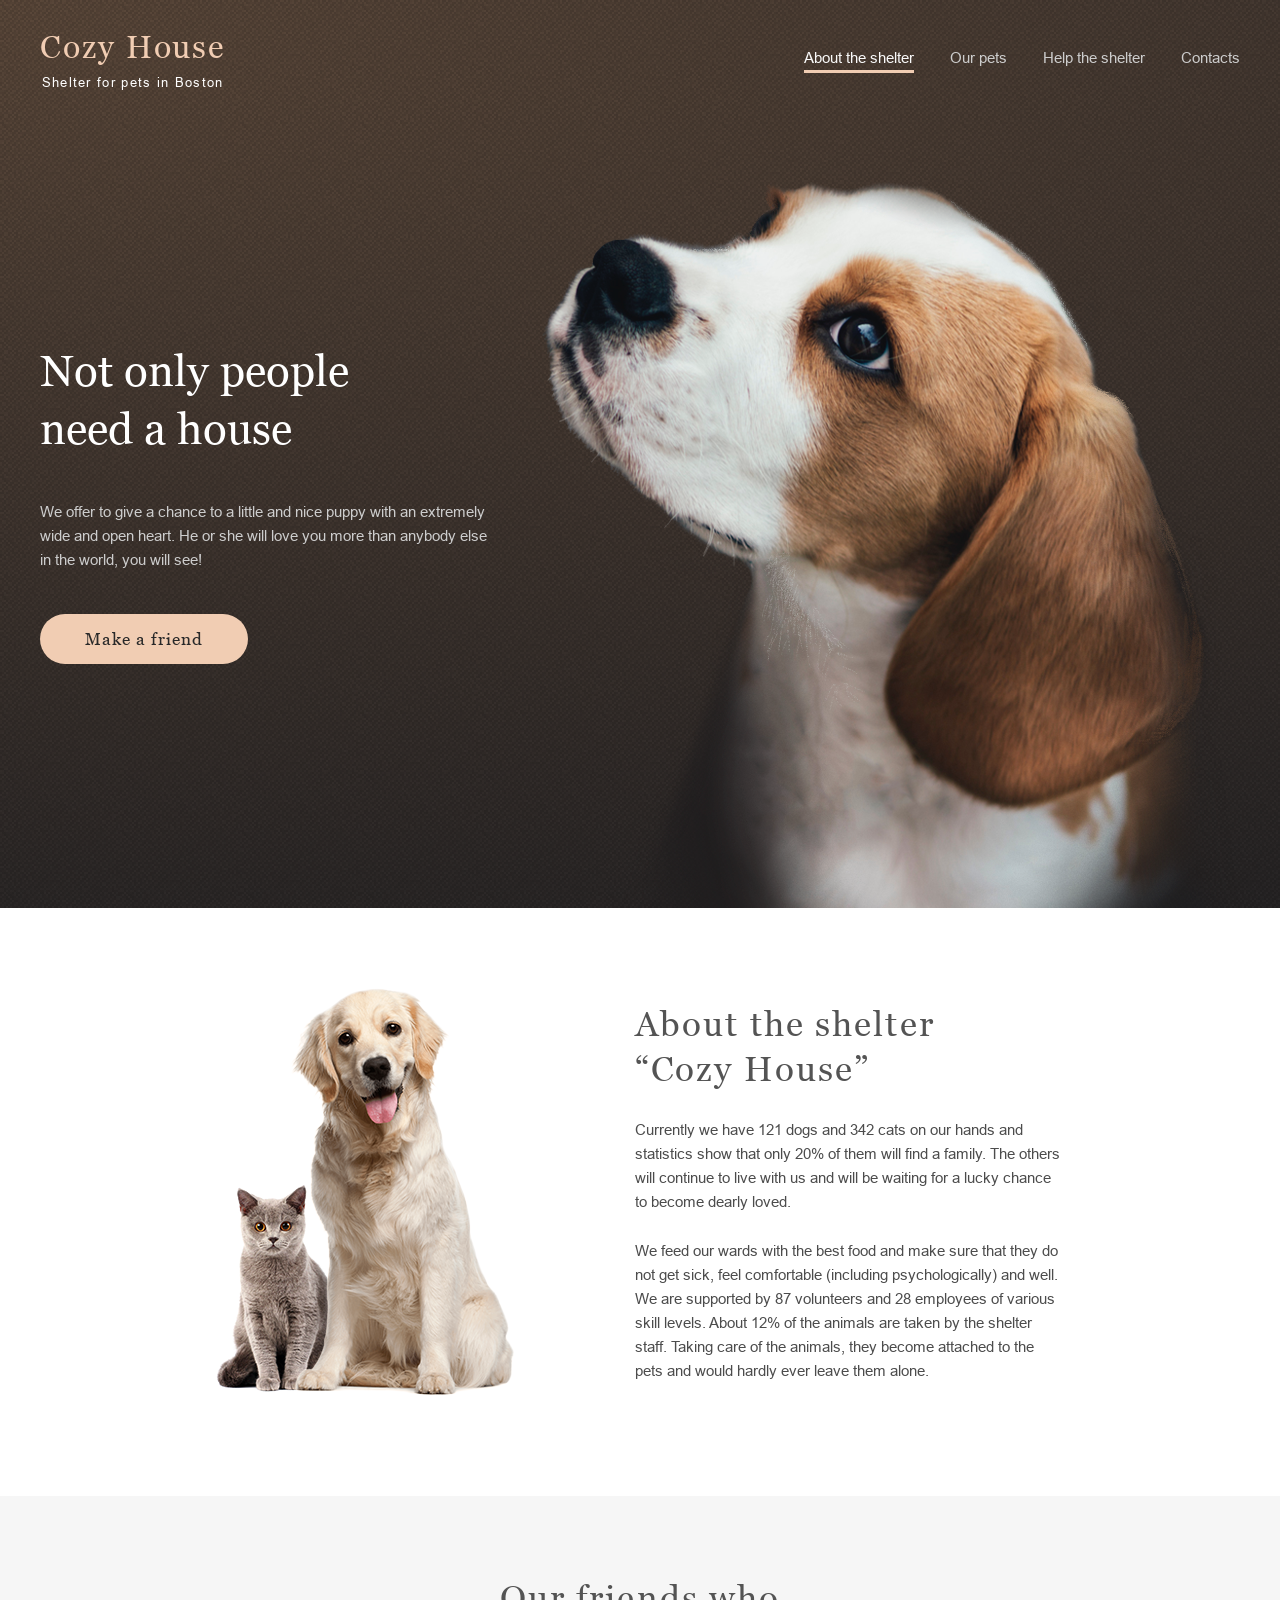
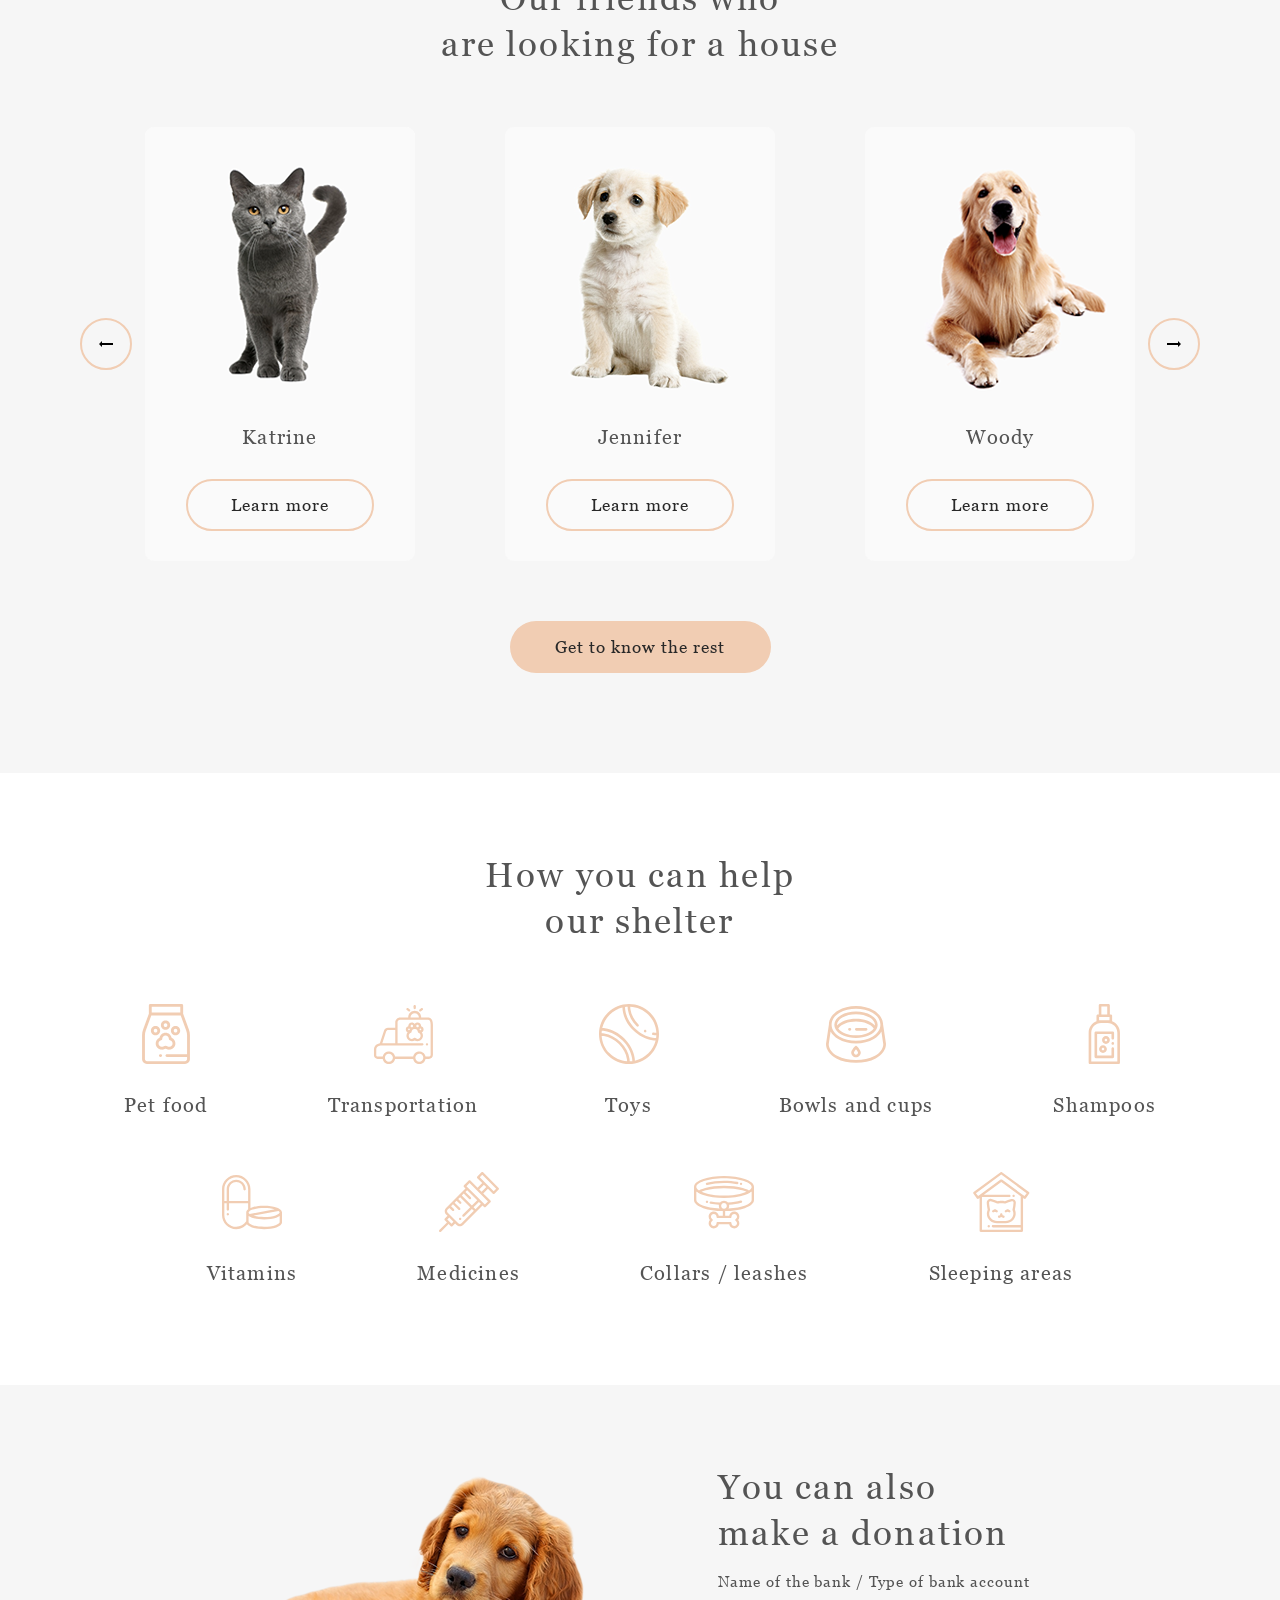
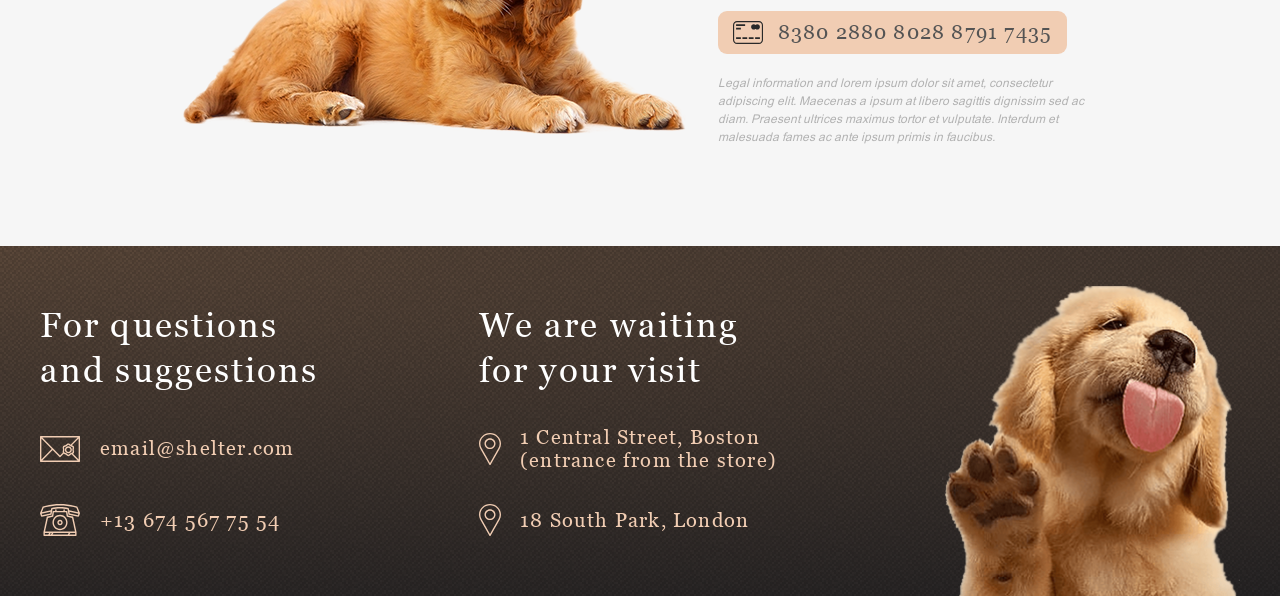
==== commit 2e23f6f7: "fix: add target blank for address" ====
--- a/index.html
+++ b/index.html
@@ -5,6 +5,9 @@
   <meta charset="UTF-8">
   <meta name="viewport" content="width=device-width, initial-scale=1.0">
   <title>Shelter</title>
+  <link rel="icon" type="image/x-icon" href="./favicon.ico">
+  <link rel="icon" type="image/png" sizes="32x32" href="./assets/img/favicon-32x32.png">
+  <link rel="icon" type="image/png" sizes="16x16" href="./assets/img/favicon-16x16.png">
   <link rel="stylesheet" href="./assets/style.css">
 </head>
 
@@ -14,7 +17,7 @@
       <header class="header">
         <div class="header__logo">
           <h1>
-            <span class="header__title">Cozy House</span>
+            <a href="#" class="header__title">Cozy House</a>
             <span class="header__subtitle">Shelter for pets in Boston</span>
           </h1>
         </div>
@@ -40,7 +43,7 @@
           <h2 class="start__title">Not only people need a house</h2>
           <p class="start__descr">We offer to give a chance to a little and nice puppy with an extremely wide and open
             heart. He or she will love you more than anybody else in the world, you will see!</p>
-          <a href="#ourfriends" class="start__link">Make a friend</a>
+          <a href="#pets" class="start__link">Make a friend</a>
         </div>
         <div class="start__image">
           <img src="./assets/img/start-screen-puppy.png" width="698" height="728" alt="Puppy.">
@@ -67,36 +70,36 @@
         </div>
       </div>
     </section>
-    <section class="pets">
+    <section class="pets" id="pets">
       <div class="container">
         <h3 class="pets__title title">Our friends who are&nbsp;looking for a house</h3>
         <div class="pets__slider slider">
-          <ul class="slider__list list-reset">
-            <li class="slider__item slide">
-              <div class="slide__content">
-                <div class="slide__image">
+          <ul class="pets__list list-reset">
+            <li class="pets__item slide">
+              <div class="pets__content">
+                <div class="pets__image">
                   <img src="./assets/img/pets-katrine.png" width="270" height="270" alt="Photo of a cat.">
                 </div>
-                <p class="slide__name">Katrine</p>
-                <a class="slide__link" href="#">Learn more</a>
+                <p class="pets__name">Katrine</p>
+                <button type="button" class="pets__more-btn">Learn more</button>
               </div>
             </li>
-            <li class="slider__item slide">
-              <div class="slide__content">
-                <div class="slide__image">
+            <li class="pets__item slide">
+              <div class="pets__content">
+                <div class="pets__image">
                   <img src="./assets/img/pets-jennifer.png" width="270" height="270" alt="Photo of a puppy.">
                 </div>
-                <p class="slide__name">Jennifer</p>
-                <a class="slide__link" href="#">Learn more</a>
+                <p class="pets__name">Jennifer</p>
+                <button type="button" class="pets__more-btn">Learn more</button>
               </div>
             </li>
-            <li class="slider__item slide">
-              <div class="slide__content">
-                <div class="slide__image">
+            <li class="pets__item slide">
+              <div class="pets__content">
+                <div class="pets__image">
                   <img src="./assets/img/pets-woody.png" width="270" height="270" alt="Photo of a dog.">
                 </div>
-                <p class="slide__name">Woody</p>
-                <a class="slide__link" href="#">Learn more</a>
+                <p class="pets__name">Woody</p>
+                <button type="button" class="pets__more-btn">Learn more</button>
               </div>
             </li>
           </ul>
@@ -185,7 +188,7 @@
         <div class="donation__content">
           <h3 class="donation__title title">You can also make a donation</h3>
           <p class="donation__subtitle">Name of the bank / Type of bank account</p>
-          <p class="donation__card">8380 2880 8028 8791 7435</p>
+          <a href="#" class="donation__card">8380 2880 8028 8791 7435</a>
           <p class="donation__text">Legal information and lorem ipsum dolor sit amet, consectetur adipiscing elit.
             Maecenas a ipsum at libero sagittis dignissim sed ac diam. Praesent ultrices maximus tortor et vulputate.
             Interdum et malesuada fames ac ante ipsum primis in faucibus.</p>
@@ -193,6 +196,7 @@
       </div>
     </section>
   </main>
+  
   <footer class="footer" id="contacts">
     <div class="container">
       <div class="footer__contacts footer__contacts--links">
@@ -202,9 +206,9 @@
       </div>
       <div class="footer__contacts footer__contacts--address">
         <h3 class="footer__title title">We are waiting for your visit</h3>
-        <a class="footer__link footer__link--address-1">1 Central Street, Boston (entrance from the
+        <a href="https://maps.app.goo.gl/qX1zr4HtkAeoVrPU6" class="footer__link footer__link--address-1" target="_blank">1 Central Street, Boston (entrance from the
           store)</a>
-        <a class="footer__link footer__link--address-2">18 South Park, London</a>
+        <a href="https://maps.app.goo.gl/sHYLRVrTD3PkYjq18" class="footer__link footer__link--address-2" target="_blank">18 South Park, London</a>
       </div>
       <div class="footer__image">
         <img src="./assets/img/footer-puppy.png" width="300" height="310" alt="Puppy.">
@@ -212,6 +216,7 @@
     </div>
   </footer>
 
+  <script src="./assets/script.js"></script>
 </body>
 
 </html>
--- a/assets/style.css
+++ b/assets/style.css
@@ -1,3 +1,18 @@
+@font-face {
+  font-style: normal;
+  font-weight: 400;
+  font-family: "Georgia";
+  font-display: swap;
+  src: url("../assets/fonts/Georgia.woff2") format("woff2"), url("../assets/fonts/Georgia.woff2") format("woff");
+}
+@font-face {
+  font-style: normal;
+  font-weight: 400;
+  font-family: "Arial";
+  font-display: swap;
+  src: url("../assets/fonts/ArialMT.woff2") format("woff2"), url("../assets/fonts/ArialMT.woff") format("woff");
+}
+
 :root {
   --color-primary: #f1cdb3;
   --color-primary-light: #fddcc4;
@@ -35,6 +50,21 @@
   scroll-behavior: smooth;
 }
 
+body {
+  display: flex;
+  flex-direction: column;
+  min-height: 100vh;
+}
+
+header,
+footer {
+  flex-shrink: 0;
+}
+
+main {
+  flex-grow: 1;
+}
+
 img {
   display: block;
   width: 100%;
@@ -86,6 +116,11 @@
   letter-spacing: 0.06em;
   color: var(--color-primary);
   margin-bottom: 10px;
+  transition: opacity 0.3s ease-in;
+}
+
+.header__title:hover {
+  opacity: 0.5;
 }
 
 .header__subtitle {
@@ -118,6 +153,10 @@
 
 .nav__item-link:hover {
   color: var(--color-light-s);
+}
+
+.nav__item-link.active {
+  pointer-events: none;
 }
 
 .nav__item-link.active,
@@ -236,39 +275,53 @@
   position: relative;
 }
 
-.slider__list {
-  display: flex;
+.pets__list {
+  display: flex;
+  flex-wrap: wrap;
   justify-content: center;
   gap: 90px;
   margin-bottom: 60px;
-}
-
-.slider__item {
+
+}
+
+.pets__item {
   background-color: var(--color-light-s);
   border-radius: 9px;
   overflow: hidden;
-}
-
-.slide__content {
+  transition: all 0.3s ease-in;
+}
+
+.pets__item:hover {
+  background: var(--color-light-xl);
+  box-shadow: 0px 2px 35px 14px rgba(13, 13, 13, 0.04);
+  cursor: pointer;
+}
+
+.pets__item:hover .pets__more-btn {
+  background-color: var(--color-primary-light);
+  border-color: var(--color-primary-light);
+}
+
+.pets__content {
   display: flex;
   flex-direction: column;
   align-items: center;
 }
 
-.slide__image {
+.pets__image {
   width: 270px;
   height: 270px;
   overflow: hidden;
   margin-bottom: 29px;
 }
 
-.slide__image img {
+.pets__image img {
   width: 100%;
   height: 100%;
   object-fit: cover;
 }
 
-.slide__name {
+.pets__name {
   font-family: var(--font-family);
   font-weight: 400;
   font-size: 20px;
@@ -278,10 +331,11 @@
   margin-bottom: 31px;
 }
 
-.slide__link {
+.pets__more-btn {
   display: flex;
   justify-content: center;
   align-items: center;
+  background-color: transparent;
   border: 2px solid var(--color-primary);
   border-radius: 100px;
   padding: 13px 43px;
@@ -292,10 +346,11 @@
   letter-spacing: 0.06em;
   color: var(--color-dark-3xl);
   margin-bottom: 30px;
-  transition: background-color 0.3s ease-in;
-}
-
-.slide__link:hover {
+  cursor: pointer;
+  transition: all 0.3s ease-in;
+}
+
+.pets__more-btn:hover {
   background-color: var(--color-primary-light);
   border-color: var(--color-primary-light);
 }
@@ -322,7 +377,7 @@
   top: 50%;
   cursor: pointer;
   pointer-events: all;
-  transition: background-color 0.3s ease-in;
+  transition: all 0.3s ease-in;
 }
 
 .slider__btn:hover {
@@ -461,6 +516,7 @@
 }
 
 .donation__card {
+  display: block;
   border-radius: 9px;
   padding: 10px;
   padding-left: 60px;
@@ -534,12 +590,12 @@
   transition: opacity 0.3s ease-in;
 }
 
+.footer__link:hover {
+  opacity: 0.5;
+}
+
 .footer__contacts--links .footer__link {
   padding-left: 60px;
-}
-
-.footer__contacts--links .footer__link:hover {
-  opacity: 0.5;
 }
 
 .footer__link::before {
@@ -575,4 +631,82 @@
   width: 100%;
   height: 100%;
   object-fit: cover;
-}+}
+
+/* INTERNAL PAGES */
+
+.internal-page .header {
+  padding: 30px 0;
+}
+
+.internal-page .header .container {
+  display: flex;
+  align-items: center;
+  justify-content: space-between;
+  width: 100%;  
+}
+
+.internal-page .header__title {
+  color: var(--color-dark-l);
+}
+
+.internal-page .header__subtitle {
+  color: var(--color-dark-3xl);
+}
+
+.internal-page .nav__item-link,
+.internal-page .nav__item-link.active:hover {
+  color: var(--color-dark-l);
+}
+.internal-page .nav__item-link:hover  {
+  color: var(--color-dark-3xl);
+}
+
+.internal-page .pets .container {
+  padding: 0;
+}
+
+.internal-page .pets .pets__list {
+  gap: 30px 40px;
+}
+
+.pag {
+  display: flex;
+  gap: 20px;
+  justify-content: center;
+}
+
+.pag__link {
+  display: flex;
+  justify-content: center;
+  align-items: center;
+  width: 52px;
+  height: 52px;
+  border-radius: 50%;
+  font-family: var(--font-family);
+  font-weight: 400;
+  font-size: 20px;
+  line-height: 115%;
+  letter-spacing: 0.06em;
+  text-align: center;
+  color: var(--color-dark-3xl);
+  border: 2px solid var(--color-primary);
+  transition: all 0.3s ease-in;
+}
+
+.pag__link:hover {
+  background: var(--color-primary);
+  border-color: var(--color-primary);
+  opacity: 0.5;
+}
+
+.pag__link.disabled {
+  color: var(--color-dark-s);
+  border: 2px solid var(--color-dark-s);
+  pointer-events: none;
+}
+
+.pag__link--curr {
+  background: var(--color-primary);
+  pointer-events: none; 
+}
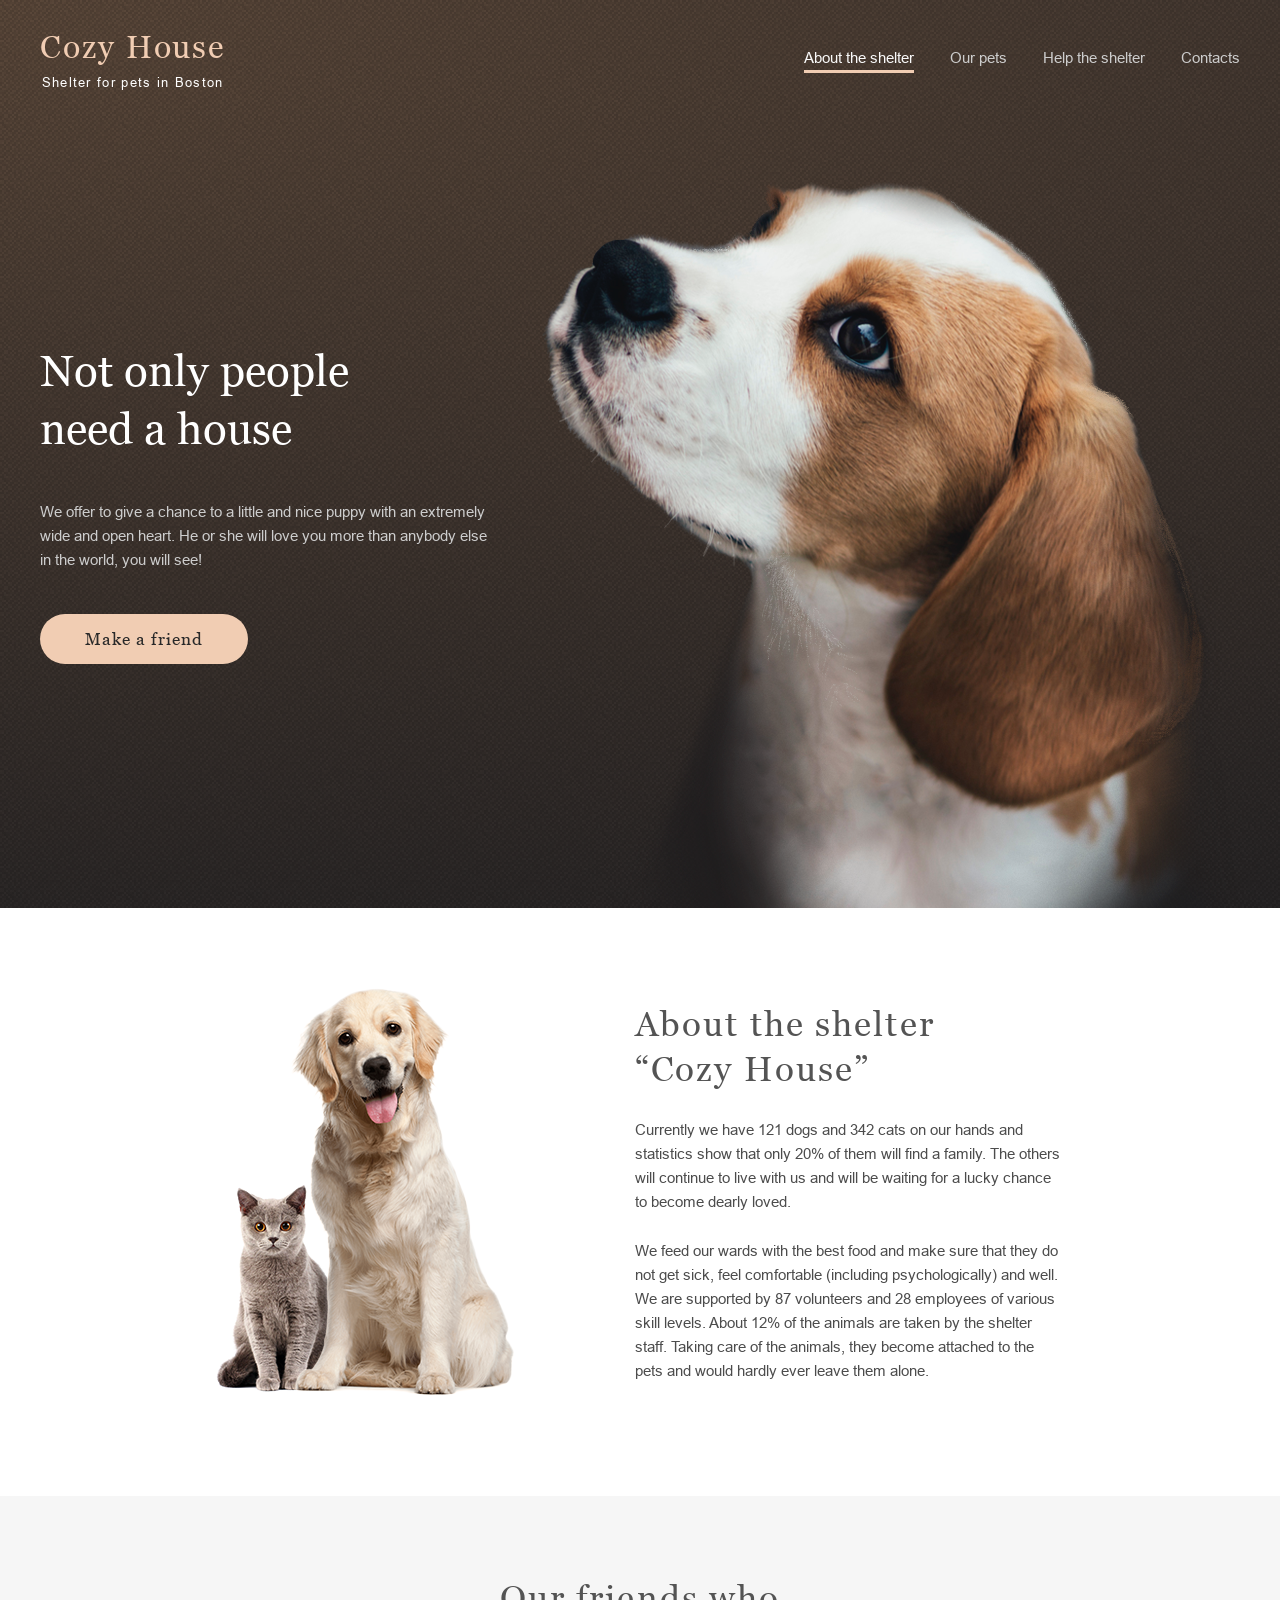
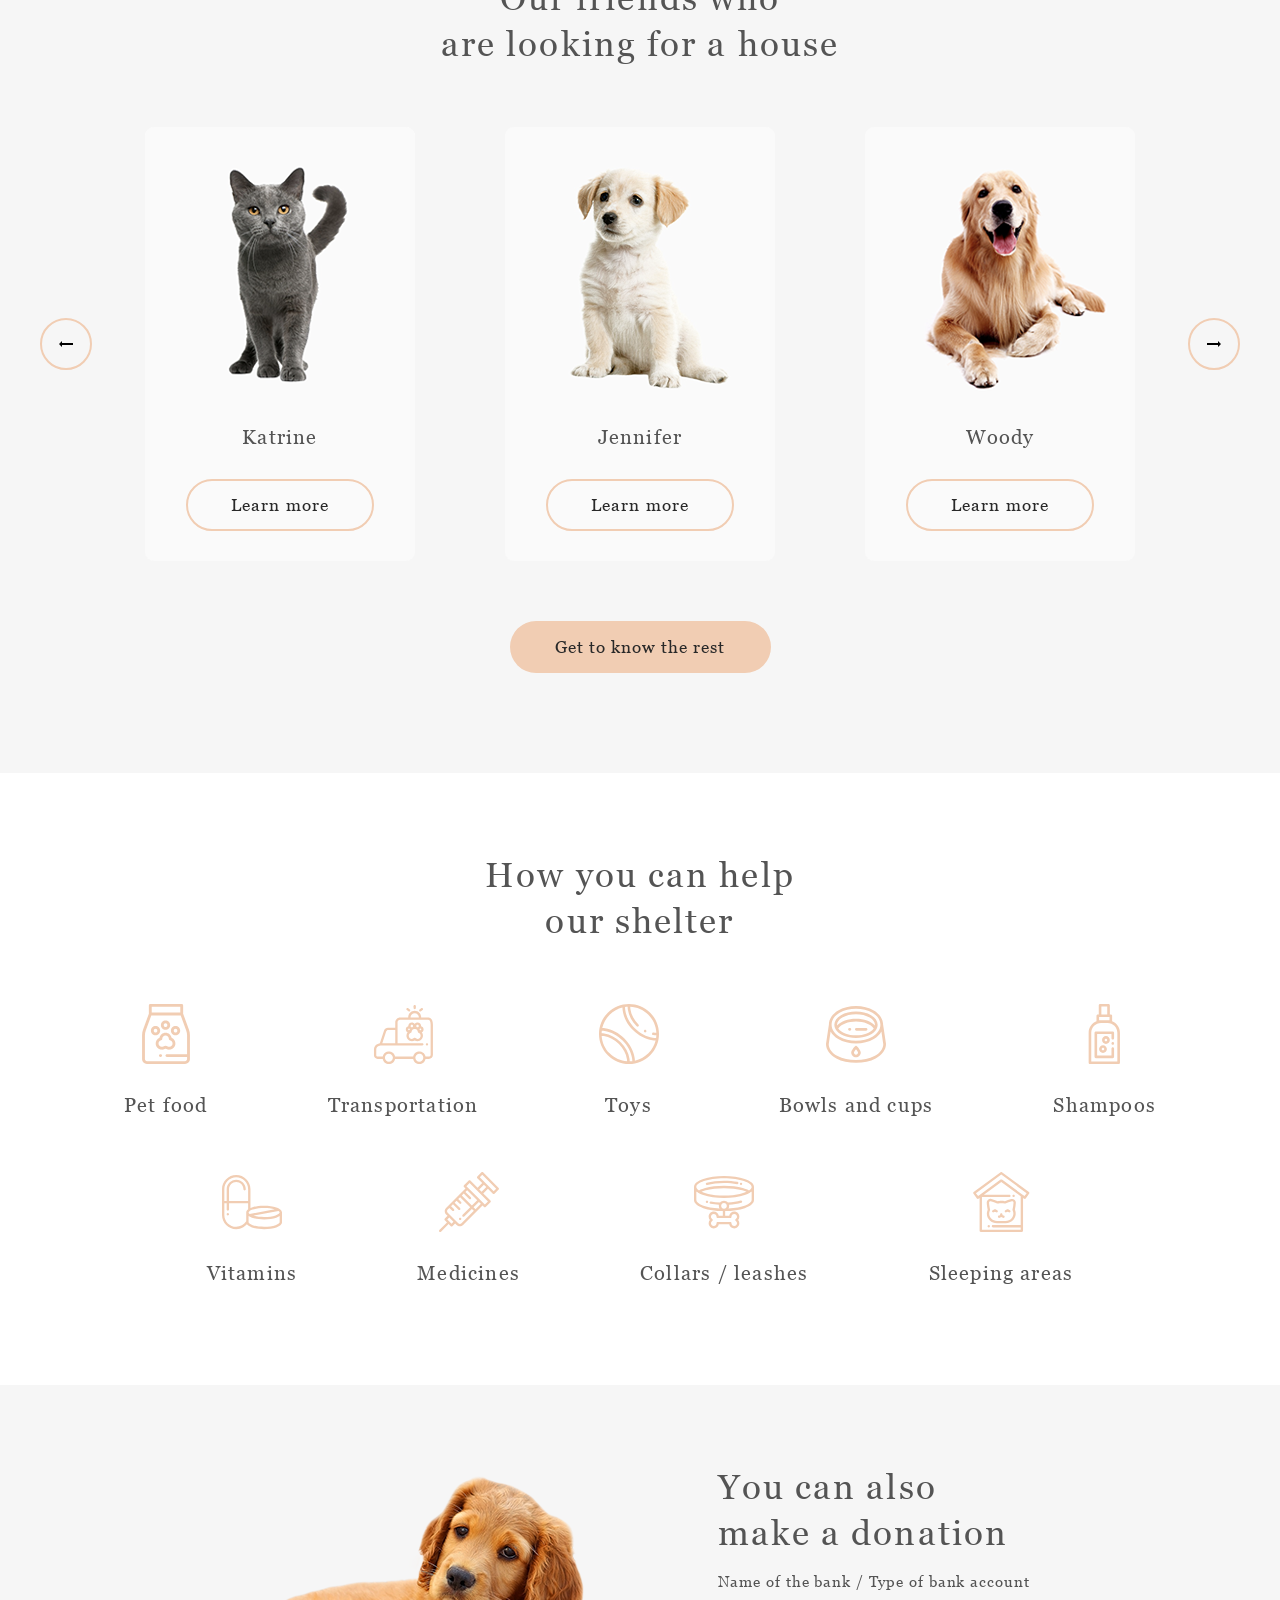
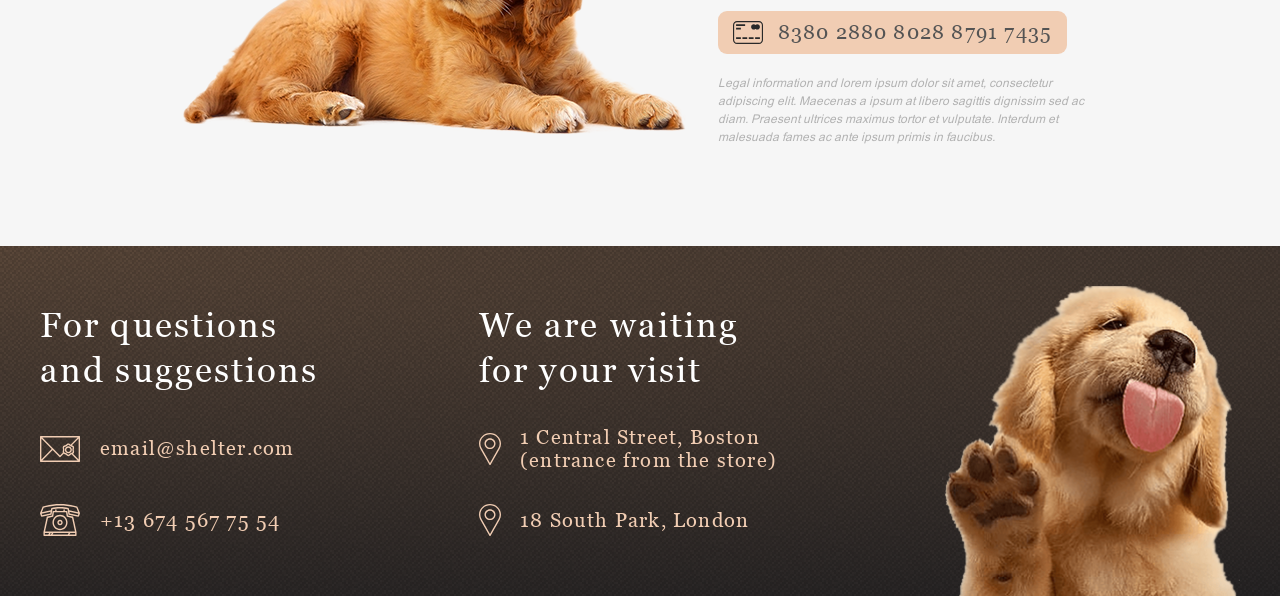
==== commit 755023a9: "fix: slider btns, link colors" ====
--- a/index.html
+++ b/index.html
@@ -17,14 +17,14 @@
       <header class="header">
         <div class="header__logo">
           <h1>
-            <a href="#" class="header__title">Cozy House</a>
+            <a class="header__title">Cozy House</a>
             <span class="header__subtitle">Shelter for pets in Boston</span>
           </h1>
         </div>
         <div class="header__nav nav">
           <ul class="nav__list list-reset">
             <li class="nav__item">
-              <a href="#" class="nav__item-link active">About the shelter</a>
+              <a class="nav__item-link active">About the shelter</a>
             </li>
             <li class="nav__item">
               <a href="pets.html" class="nav__item-link">Our pets</a>
@@ -188,7 +188,7 @@
         <div class="donation__content">
           <h3 class="donation__title title">You can also make a donation</h3>
           <p class="donation__subtitle">Name of the bank / Type of bank account</p>
-          <a href="#" class="donation__card">8380 2880 8028 8791 7435</a>
+          <a class="donation__card">8380 2880 8028 8791 7435</a>
           <p class="donation__text">Legal information and lorem ipsum dolor sit amet, consectetur adipiscing elit.
             Maecenas a ipsum at libero sagittis dignissim sed ac diam. Praesent ultrices maximus tortor et vulputate.
             Interdum et malesuada fames ac ante ipsum primis in faucibus.</p>
--- a/assets/style.css
+++ b/assets/style.css
@@ -119,10 +119,6 @@
   transition: opacity 0.3s ease-in;
 }
 
-.header__title:hover {
-  opacity: 0.5;
-}
-
 .header__subtitle {
   font-family: var(--second-family);
   font-weight: 400;
@@ -395,13 +391,13 @@
 }
 
 .slider__btn--prev {
-  left: 0;
-  transform: translateY(-50%);
+  left: 50%;
+  transform: translate(-600px, -50%);
 }
 
 .slider__btn--next {
-  right: 0;
-  transform: translateY(-50%) rotate(180deg);
+  right: 50%;
+  transform: translate(600px, -50%) rotate(180deg);
 }
 
 .pets__link {
@@ -639,6 +635,10 @@
   padding: 30px 0;
 }
 
+.internal-page .header__title:hover {
+  opacity: 0.5;
+}
+
 .internal-page .header .container {
   display: flex;
   align-items: center;
@@ -654,10 +654,11 @@
   color: var(--color-dark-3xl);
 }
 
-.internal-page .nav__item-link,
-.internal-page .nav__item-link.active:hover {
+.internal-page .nav__item-link {
   color: var(--color-dark-l);
 }
+
+.internal-page .nav__item-link.active,
 .internal-page .nav__item-link:hover  {
   color: var(--color-dark-3xl);
 }
@@ -697,7 +698,6 @@
 .pag__link:hover {
   background: var(--color-primary);
   border-color: var(--color-primary);
-  opacity: 0.5;
 }
 
 .pag__link.disabled {
